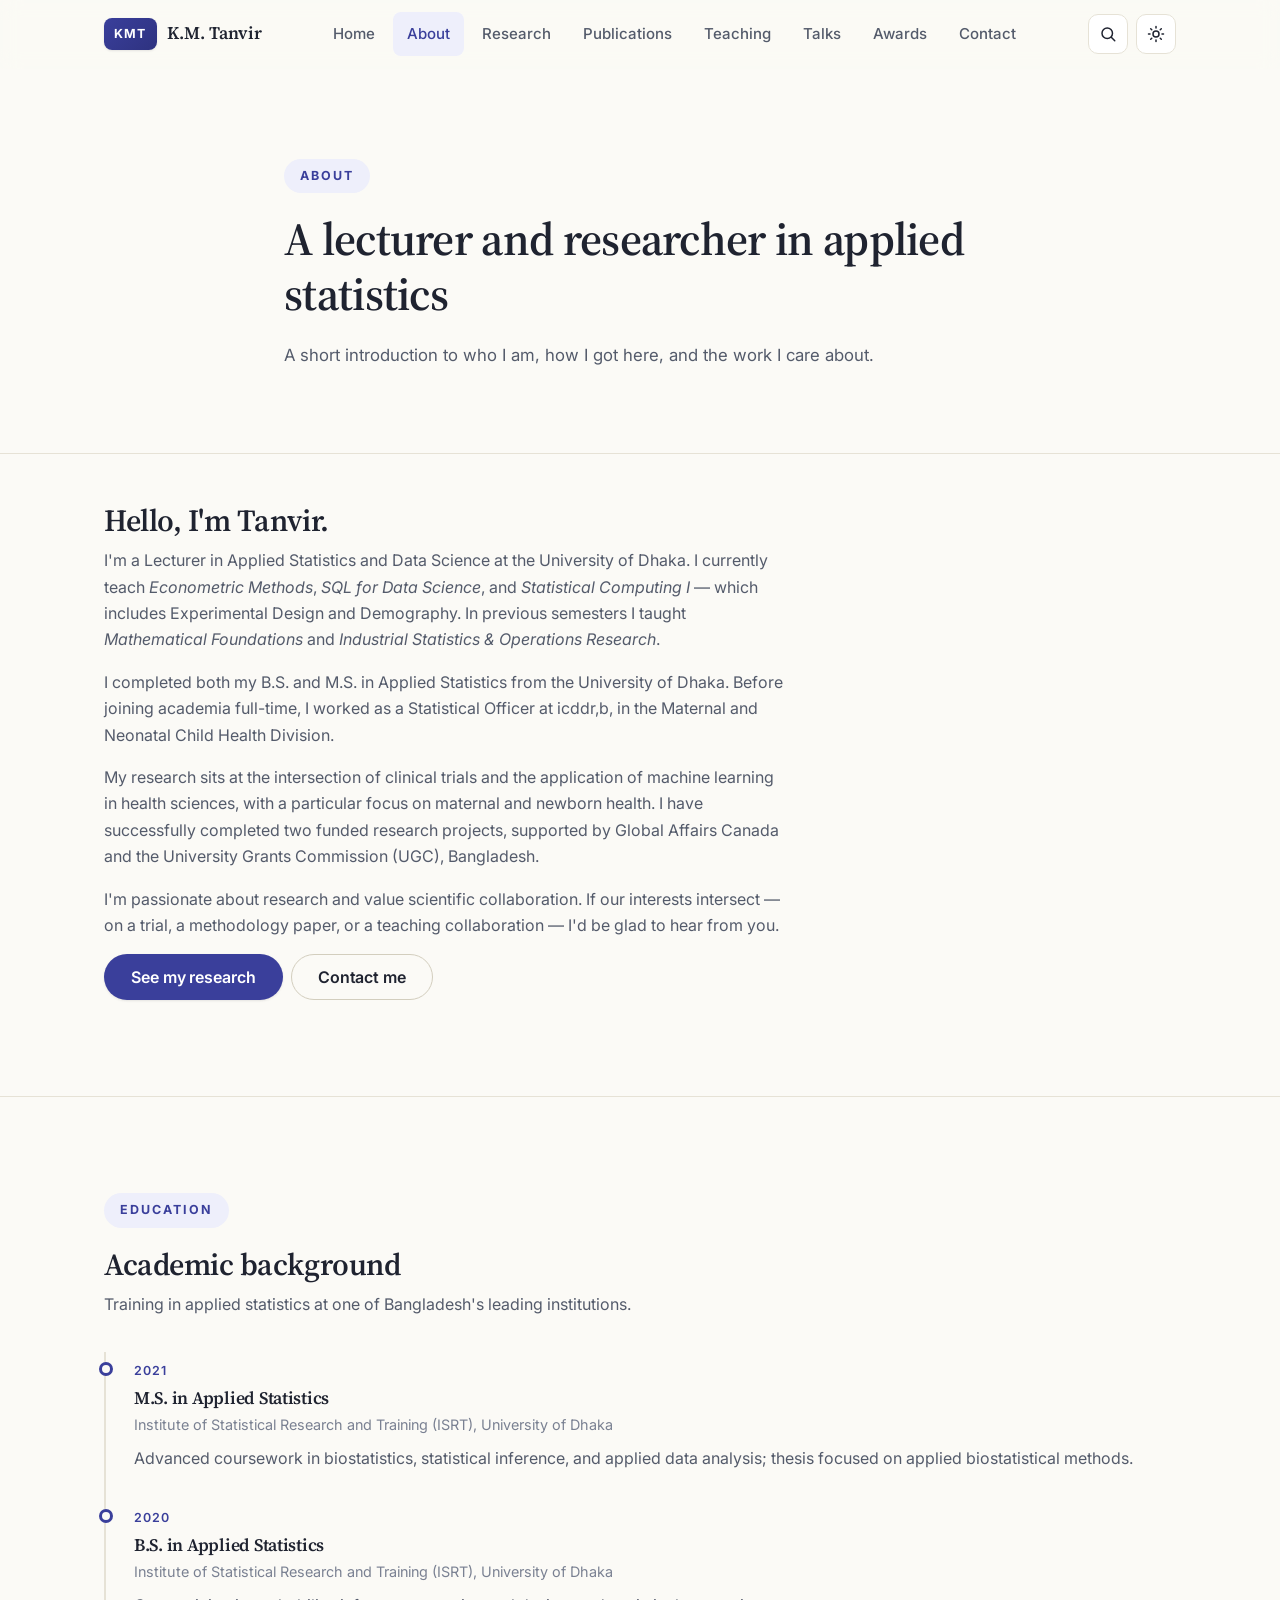
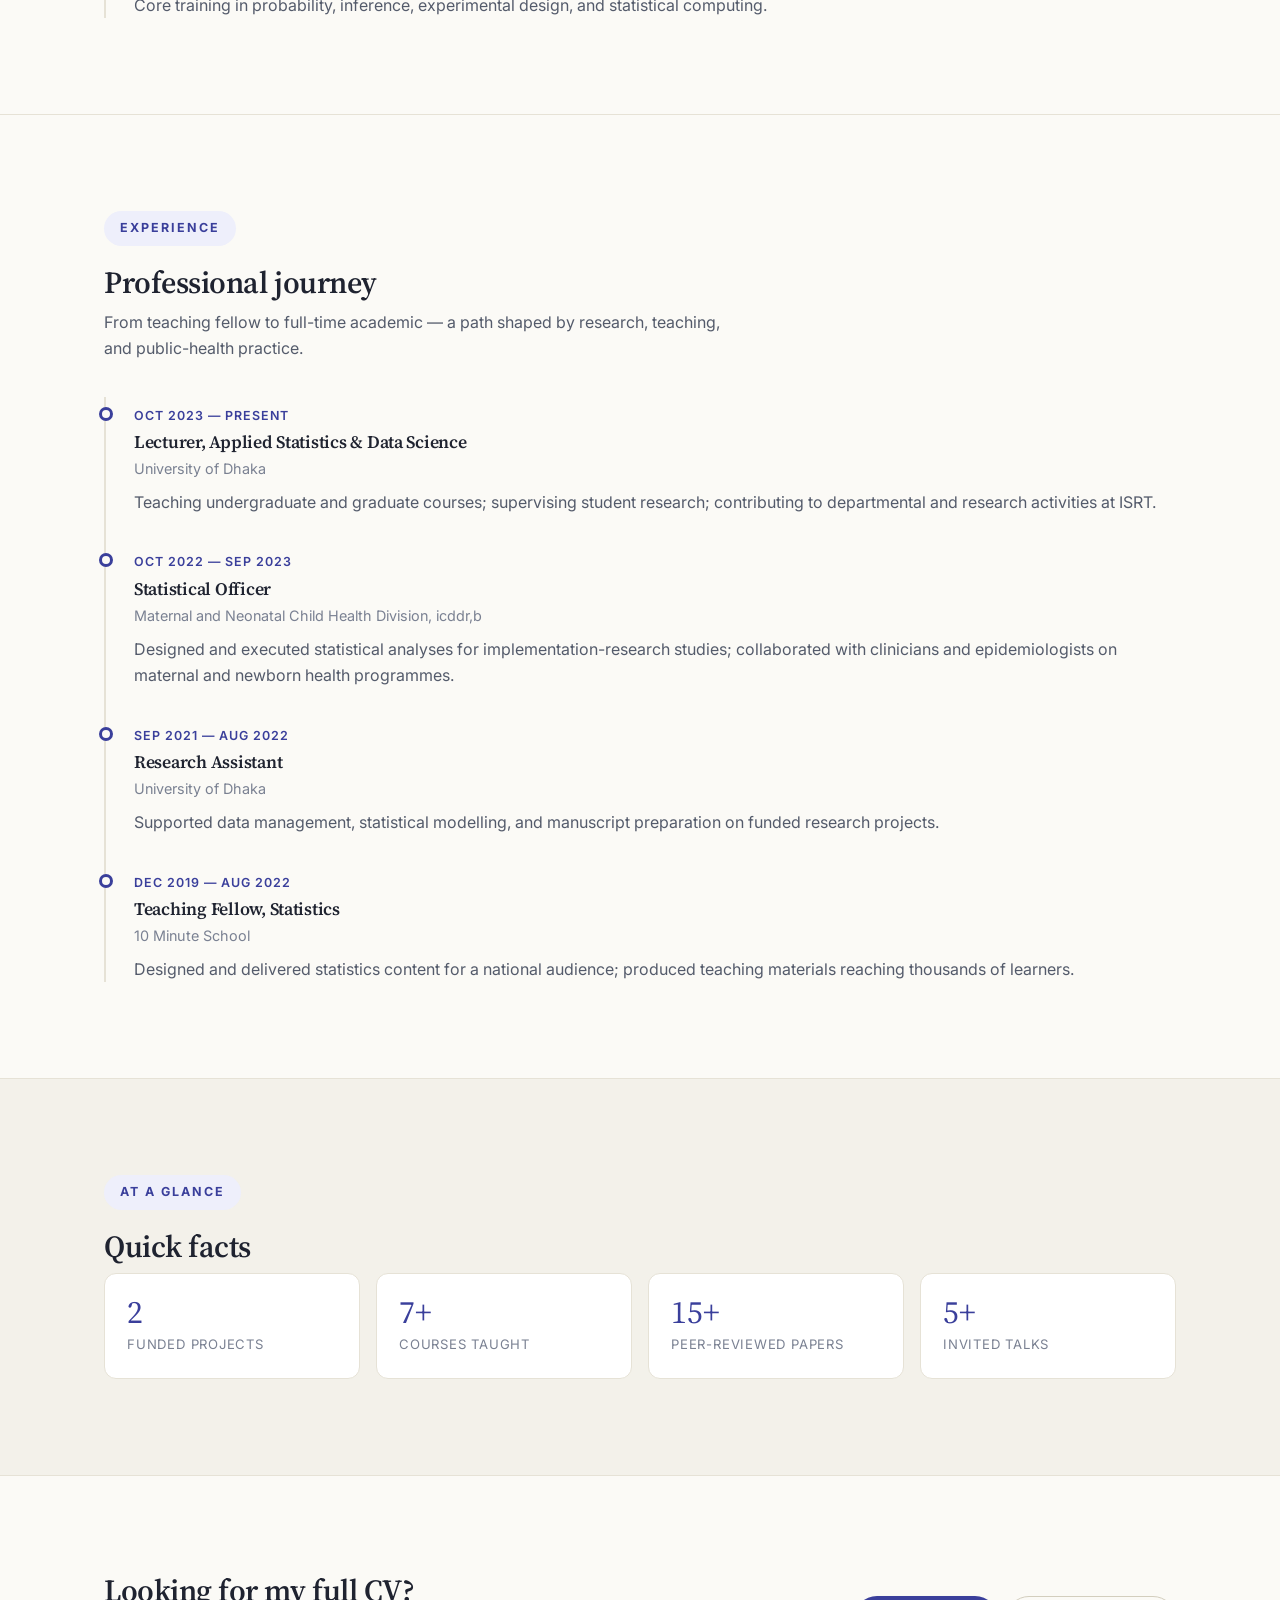
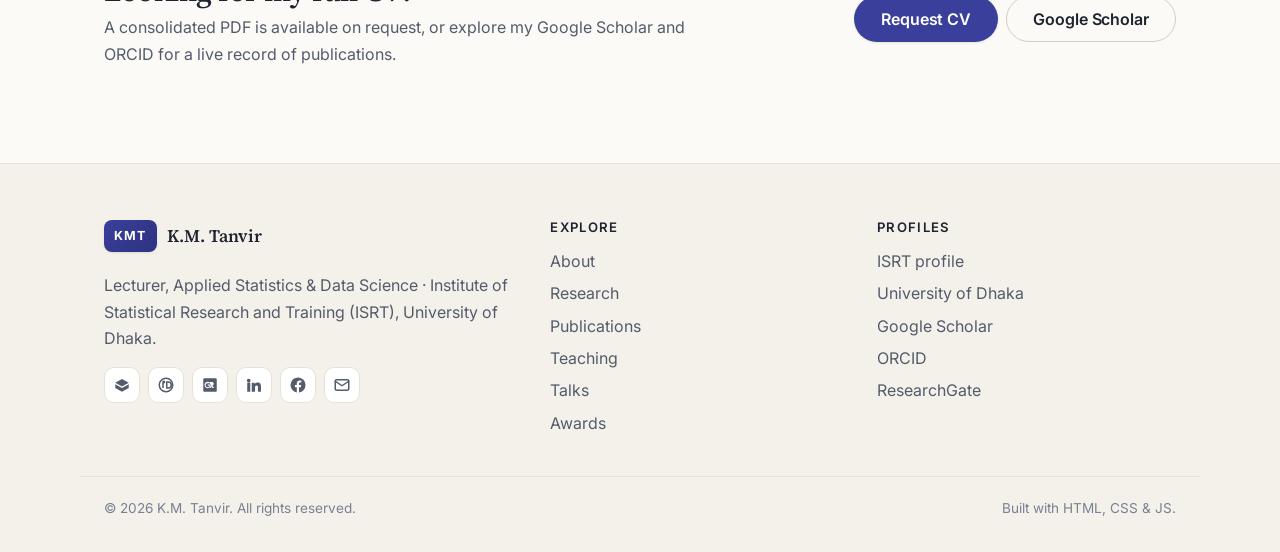
==== about.html @ 2a3a6330 "Initiate" ====
<!doctype html>
<html lang="en">
<head>
  <meta charset="utf-8">
  <meta name="viewport" content="width=device-width, initial-scale=1">
  <title>About — K.M. Tanvir</title>
  <meta name="description" content="About K.M. Tanvir — Lecturer in Applied Statistics & Data Science at the University of Dhaka. Education, experience, and academic trajectory.">
  <link rel="icon" type="image/svg+xml" href="assets/favicon.svg">
  <link rel="preconnect" href="https://fonts.googleapis.com">
  <link rel="preconnect" href="https://fonts.gstatic.com" crossorigin>
  <link href="https://fonts.googleapis.com/css2?family=Inter:wght@400;500;600;700&family=Source+Serif+4:opsz,wght@8..60,400;8..60,500;8..60,600;8..60,700&family=JetBrains+Mono:wght@400;500&display=swap" rel="stylesheet">
  <link rel="stylesheet" href="css/styles.css">
</head>
<body>
  <!-- Navbar -->
  <header class="nav">
    <div class="container nav-inner">
      <a href="index.html" class="brand" aria-label="K.M. Tanvir — Home">
        <span class="brand-mark">KMT</span>
        <span>K.M. Tanvir</span>
      </a>
      <nav aria-label="Primary">
        <ul class="nav-links">
          <li><a href="index.html">Home</a></li>
          <li><a href="about.html">About</a></li>
          <li><a href="research.html">Research</a></li>
          <li><a href="publications.html">Publications</a></li>
          <li><a href="teaching.html">Teaching</a></li>
          <li><a href="talks.html">Talks</a></li>
          <li><a href="awards.html">Awards</a></li>
          <li><a href="contact.html">Contact</a></li>
        </ul>
      </nav>
      <div class="nav-tools">
        <button class="icon-btn" data-search-open aria-label="Search" title="Search (Ctrl/Cmd + K)">
          <svg viewBox="0 0 24 24" fill="none" stroke="currentColor" stroke-width="2" stroke-linecap="round" stroke-linejoin="round"><circle cx="11" cy="11" r="7"/><path d="M21 21l-4.3-4.3"/></svg>
        </button>
        <button class="icon-btn" data-theme-toggle aria-label="Toggle dark mode" aria-pressed="false" title="Toggle theme">
          <svg class="sun" viewBox="0 0 24 24" fill="none" stroke="currentColor" stroke-width="2" stroke-linecap="round" stroke-linejoin="round"><circle cx="12" cy="12" r="4"/><path d="M12 2v2M12 20v2M4.93 4.93l1.41 1.41M17.66 17.66l1.41 1.41M2 12h2M20 12h2M4.93 19.07l1.41-1.41M17.66 6.34l1.41-1.41"/></svg>
          <svg class="moon" viewBox="0 0 24 24" fill="none" stroke="currentColor" stroke-width="2" stroke-linecap="round" stroke-linejoin="round" style="display:none"><path d="M21 12.79A9 9 0 1 1 11.21 3 7 7 0 0 0 21 12.79z"/></svg>
        </button>
        <button class="icon-btn menu-btn" data-drawer-open aria-label="Open menu">
          <svg viewBox="0 0 24 24" fill="none" stroke="currentColor" stroke-width="2" stroke-linecap="round"><path d="M3 6h18M3 12h18M3 18h18"/></svg>
        </button>
      </div>
    </div>
  </header>

  <!-- Search overlay -->
  <div class="search-overlay" role="dialog" aria-label="Search" aria-modal="true">
    <div class="search-panel">
      <div class="search-input-row">
        <svg viewBox="0 0 24 24" fill="none" stroke="currentColor" stroke-width="2" stroke-linecap="round" stroke-linejoin="round"><circle cx="11" cy="11" r="7"/><path d="M21 21l-4.3-4.3"/></svg>
        <input class="search-input" type="text" placeholder="Search pages, research, publications" aria-label="Search">
        <button class="search-close" data-search-close type="button">Esc</button>
      </div>
      <div class="search-results"></div>
    </div>
  </div>

  <!-- Mobile Drawer -->
  <div class="drawer" aria-hidden="true">
    <div class="drawer-top">
      <span class="brand"><span class="brand-mark">KMT</span> K.M. Tanvir</span>
      <button class="icon-btn" data-drawer-close aria-label="Close menu">
        <svg viewBox="0 0 24 24" fill="none" stroke="currentColor" stroke-width="2" stroke-linecap="round"><path d="M6 6l12 12M18 6L6 18"/></svg>
      </button>
    </div>
    <nav aria-label="Mobile">
      <ul>
        <li><a href="index.html">Home</a></li>
        <li><a href="about.html">About</a></li>
        <li><a href="research.html">Research</a></li>
        <li><a href="publications.html">Publications</a></li>
        <li><a href="teaching.html">Teaching</a></li>
        <li><a href="talks.html">Talks</a></li>
        <li><a href="awards.html">Awards</a></li>
        <li><a href="contact.html">Contact</a></li>
      </ul>
    </nav>
  </div>

  <!-- Page header -->
  <section class="hero" style="padding-top:clamp(56px,7vw,96px);padding-bottom:clamp(36px,5vw,56px)">
    <div class="container reveal" style="max-width:760px">
      <span class="eyebrow">About</span>
      <h1 class="hero-title" style="font-size:clamp(2rem,3.6vw,3rem)">A lecturer and researcher in applied statistics</h1>
      <p class="hero-lead">A short introduction to who I am, how I got here, and the work I care about.</p>
    </div>
  </section>

  <!-- Bio -->
  <section style="padding-top:clamp(24px,4vw,48px)">
    <div class="container" style="display:grid;grid-template-columns:1fr;gap:40px">
      <div class="reveal" style="max-width:68ch">
        <h2 class="section-title">Hello, I'm Tanvir.</h2>
        <p>
          I'm a <strong>Lecturer in Applied Statistics and Data Science at the University of Dhaka</strong>. I currently teach <em>Econometric Methods</em>, <em>SQL for Data Science</em>, and <em>Statistical Computing&nbsp;I</em> — which includes Experimental Design and Demography. In previous semesters I taught <em>Mathematical Foundations</em> and <em>Industrial Statistics &amp; Operations Research</em>.
        </p>
        <p>
          I completed both my <strong>B.S.</strong> and <strong>M.S. in Applied Statistics</strong> from the University of Dhaka. Before joining academia full-time, I worked as a <strong>Statistical Officer at icddr,b</strong>, in the Maternal and Neonatal Child Health Division.
        </p>
        <p>
          My research sits at the intersection of <strong>clinical trials</strong> and the <strong>application of machine learning in health sciences</strong>, with a particular focus on <strong>maternal and newborn health</strong>. I have successfully completed two funded research projects, supported by <strong>Global Affairs Canada</strong> and the <strong>University Grants Commission (UGC), Bangladesh</strong>.
        </p>
        <p>
          I'm passionate about research and value scientific collaboration. If our interests intersect — on a trial, a methodology paper, or a teaching collaboration — I'd be glad to hear from you.
        </p>
        <div class="flex gap-2 mt-2" style="flex-wrap:wrap">
          <a class="btn btn-primary" href="research.html">See my research</a>
          <a class="btn btn-outline" href="contact.html">Contact me</a>
        </div>
      </div>
    </div>
  </section>

  <!-- Education -->
  <section id="education">
    <div class="container">
      <div class="reveal">
        <span class="eyebrow">Education</span>
        <h2 class="section-title">Academic background</h2>
        <p class="section-lead">Training in applied statistics at one of Bangladesh's leading institutions.</p>
      </div>
      <div class="reveal">
        <ol class="timeline" style="list-style:none;padding-left:28px;margin:0">
          <li class="timeline-item">
            <span class="when">2021</span>
            <h3>M.S. in Applied Statistics</h3>
            <p class="where">Institute of Statistical Research and Training (ISRT), University of Dhaka</p>
            <p>Advanced coursework in biostatistics, statistical inference, and applied data analysis; thesis focused on applied biostatistical methods.</p>
          </li>
          <li class="timeline-item">
            <span class="when">2020</span>
            <h3>B.S. in Applied Statistics</h3>
            <p class="where">Institute of Statistical Research and Training (ISRT), University of Dhaka</p>
            <p>Core training in probability, inference, experimental design, and statistical computing.</p>
          </li>
        </ol>
      </div>
    </div>
  </section>

  <!-- Experience -->
  <section id="experience">
    <div class="container">
      <div class="reveal">
        <span class="eyebrow">Experience</span>
        <h2 class="section-title">Professional journey</h2>
        <p class="section-lead">From teaching fellow to full-time academic — a path shaped by research, teaching, and public-health practice.</p>
      </div>
      <div class="reveal">
        <ol class="timeline" style="list-style:none;padding-left:28px;margin:0">
          <li class="timeline-item">
            <span class="when">Oct 2023 — Present</span>
            <h3>Lecturer, Applied Statistics &amp; Data Science</h3>
            <p class="where">University of Dhaka</p>
            <p>Teaching undergraduate and graduate courses; supervising student research; contributing to departmental and research activities at ISRT.</p>
          </li>
          <li class="timeline-item">
            <span class="when">Oct 2022 — Sep 2023</span>
            <h3>Statistical Officer</h3>
            <p class="where">Maternal and Neonatal Child Health Division, icddr,b</p>
            <p>Designed and executed statistical analyses for implementation-research studies; collaborated with clinicians and epidemiologists on maternal and newborn health programmes.</p>
          </li>
          <li class="timeline-item">
            <span class="when">Sep 2021 — Aug 2022</span>
            <h3>Research Assistant</h3>
            <p class="where">University of Dhaka</p>
            <p>Supported data management, statistical modelling, and manuscript preparation on funded research projects.</p>
          </li>
          <li class="timeline-item">
            <span class="when">Dec 2019 — Aug 2022</span>
            <h3>Teaching Fellow, Statistics</h3>
            <p class="where">10 Minute School</p>
            <p>Designed and delivered statistics content for a national audience; produced teaching materials reaching thousands of learners.</p>
          </li>
        </ol>
      </div>
    </div>
  </section>

  <!-- Quick facts -->
  <section id="facts" style="background:var(--bg-muted);border-top:1px solid var(--border)">
    <div class="container">
      <div class="reveal">
        <span class="eyebrow">At a glance</span>
        <h2 class="section-title">Quick facts</h2>
      </div>
      <div class="stats">
        <div class="stat reveal"><div class="num">2</div><div class="lbl">Funded projects</div></div>
        <div class="stat reveal"><div class="num">7+</div><div class="lbl">Courses taught</div></div>
        <div class="stat reveal"><div class="num">15+</div><div class="lbl">Peer-reviewed papers</div></div>
        <div class="stat reveal"><div class="num">5+</div><div class="lbl">Invited talks</div></div>
      </div>
    </div>
  </section>

  <!-- CTA -->
  <section id="cta">
    <div class="container reveal" style="display:flex;justify-content:space-between;gap:24px;align-items:center;flex-wrap:wrap;">
      <div>
        <h2 style="margin-bottom:6px">Looking for my full CV?</h2>
        <p style="margin:0;color:var(--text-muted);max-width:60ch">A consolidated PDF is available on request, or explore my Google Scholar and ORCID for a live record of publications.</p>
      </div>
      <div class="flex gap-2" style="flex-wrap:wrap">
        <a class="btn btn-primary" href="contact.html">Request CV</a>
        <a class="btn btn-outline" href="https://scholar.google.com/citations?user=BQIZmwIAAAAJ&hl=en" target="_blank" rel="noopener">Google Scholar</a>
      </div>
    </div>
  </section>

  <!-- Footer -->
  <footer class="footer">
    <div class="container footer-inner">
      <div>
        <span class="brand" style="margin-bottom:10px"><span class="brand-mark">KMT</span> K.M. Tanvir</span>
        <p style="max-width:48ch;margin-top:10px">Lecturer, Applied Statistics &amp; Data Science · Institute of Statistical Research and Training (ISRT), University of Dhaka.</p>
        <div class="social-row" aria-label="Social links">
          <a href="https://scholar.google.com/citations?user=BQIZmwIAAAAJ&hl=en" target="_blank" rel="noopener" aria-label="Google Scholar"><svg viewBox="0 0 24 24" fill="currentColor"><path d="M12 14l9-5-9-5-9 5 9 5zm0 2L3 11v5l9 5 9-5v-5l-9 5z"/></svg></a>
          <a href="https://orcid.org/0000-0002-6106-2905" target="_blank" rel="noopener" aria-label="ORCID"><svg viewBox="0 0 24 24" fill="none" stroke="currentColor" stroke-width="2"><circle cx="12" cy="12" r="9"/><path d="M8 8v8M8 8a1 1 0 1 0 0-.001M13 8h2a4 4 0 0 1 0 8h-2V8z"/></svg></a>
          <a href="https://www.researchgate.net/profile/Km-Tanvir" target="_blank" rel="noopener" aria-label="ResearchGate"><svg viewBox="0 0 24 24" fill="currentColor"><path d="M19.6 3H4.4A1.4 1.4 0 0 0 3 4.4v15.2A1.4 1.4 0 0 0 4.4 21h15.2a1.4 1.4 0 0 0 1.4-1.4V4.4A1.4 1.4 0 0 0 19.6 3zM9 16.2c-2.4 0-4.3-1.9-4.3-4.2S6.6 7.8 9 7.8c1.2 0 2.2.4 3 1.1l-1.2 1.2a2.7 2.7 0 0 0-1.8-.6c-1.6 0-2.8 1.2-2.8 2.7s1.2 2.7 2.8 2.7c1.4 0 2.3-.8 2.5-1.9H9v-1.6h4a5 5 0 0 1-4 4.8zM17.3 16h-1.9l-1.5-2.2h-.3V16h-1.7V8.1h2.5c1.7 0 2.6.8 2.6 2.2 0 1-.6 1.8-1.6 2l1.9 3.7z"/></svg></a>
          <a href="https://www.linkedin.com/in/k-m-tanvir-16aa88148/" target="_blank" rel="noopener" aria-label="LinkedIn"><svg viewBox="0 0 24 24" fill="currentColor"><path d="M4.98 3.5a2.5 2.5 0 1 1 0 5 2.5 2.5 0 0 1 0-5zM3 9h4v12H3zM9 9h3.8v1.7h.1c.5-1 1.8-2 3.7-2 4 0 4.7 2.6 4.7 5.9V21h-4v-5.3c0-1.3 0-3-1.8-3s-2.1 1.4-2.1 2.9V21H9z"/></svg></a>
          <a href="https://www.facebook.com/tanvir067" target="_blank" rel="noopener" aria-label="Facebook"><svg viewBox="0 0 24 24" fill="currentColor"><path d="M22 12a10 10 0 1 0-11.6 9.9v-7H7.9V12h2.5V9.8c0-2.5 1.5-3.9 3.8-3.9 1.1 0 2.2.2 2.2.2v2.5h-1.3c-1.3 0-1.7.8-1.7 1.6V12h2.9l-.5 2.9h-2.4v7A10 10 0 0 0 22 12z"/></svg></a>
          <a href="mailto:kmtanvir@isrt.ac.bd" aria-label="Email"><svg viewBox="0 0 24 24" fill="none" stroke="currentColor" stroke-width="2" stroke-linecap="round" stroke-linejoin="round"><rect x="3" y="5" width="18" height="14" rx="2"/><path d="M3 7l9 6 9-6"/></svg></a>
        </div>
      </div>
      <div>
        <h4>Explore</h4>
        <ul>
          <li><a href="about.html">About</a></li>
          <li><a href="research.html">Research</a></li>
          <li><a href="publications.html">Publications</a></li>
          <li><a href="teaching.html">Teaching</a></li>
          <li><a href="talks.html">Talks</a></li>
          <li><a href="awards.html">Awards</a></li>
        </ul>
      </div>
      <div>
        <h4>Profiles</h4>
        <ul>
          <li><a href="https://isrt.ac.bd/people/tanvir/" target="_blank" rel="noopener">ISRT profile</a></li>
          <li><a href="https://www.du.ac.bd/faculty/faculty_details/ISR/63177" target="_blank" rel="noopener">University of Dhaka</a></li>
          <li><a href="https://scholar.google.com/citations?user=BQIZmwIAAAAJ&hl=en" target="_blank" rel="noopener">Google Scholar</a></li>
          <li><a href="https://orcid.org/0000-0002-6106-2905" target="_blank" rel="noopener">ORCID</a></li>
          <li><a href="https://www.researchgate.net/profile/Km-Tanvir" target="_blank" rel="noopener">ResearchGate</a></li>
        </ul>
      </div>
    </div>
    <div class="container footer-bottom">
      <span>© <span data-year>2026</span> K.M. Tanvir. All rights reserved.</span>
      <span>Built with HTML, CSS &amp; JS.</span>
    </div>
  </footer>

  <script src="js/main.js"></script>
</body>
</html>
---- css/styles.css ----
/* =========================================================
   K.M. Tanvir — Personal Academic Site
   Design tokens + base + components + page styles
   ========================================================= */

:root {
  /* Palette — Deep Indigo & Slate (light) */
  --bg:          #FBFAF6;
  --bg-elev:    #FFFFFF;
  --bg-muted:   #F3F1EA;
  --text:       #1F2330;
  --text-muted: #545B6B;
  --text-soft:  #7A8192;
  --border:     #E6E2D6;
  --border-strong: #D3CEBE;
  --primary:    #3A3F9B;
  --primary-600:#2E3280;
  --primary-50: #EEEFFB;
  --accent:     #B88A3A;   /* warm amber for subtle highlights */
  --success:    #2F7D5B;
  --shadow-sm:  0 1px 2px rgba(20, 22, 36, .04), 0 1px 3px rgba(20, 22, 36, .06);
  --shadow-md:  0 6px 18px rgba(20, 22, 36, .06), 0 2px 6px rgba(20, 22, 36, .04);
  --shadow-lg:  0 20px 50px rgba(20, 22, 36, .08);

  /* Type */
  --font-sans:  'Inter', -apple-system, BlinkMacSystemFont, 'Segoe UI', Roboto, Helvetica, Arial, sans-serif;
  --font-serif: 'Source Serif 4', 'Source Serif Pro', Georgia, 'Times New Roman', serif;

  /* Spacing / radius */
  --radius-sm: 8px;
  --radius:    12px;
  --radius-lg: 20px;
  --container: 1120px;

  /* Motion */
  --ease: cubic-bezier(.2,.7,.2,1);
}

[data-theme="dark"] {
  --bg:          #0F1220;
  --bg-elev:    #161A2E;
  --bg-muted:   #1B2038;
  --text:       #E7E9F2;
  --text-muted: #A9AFC2;
  --text-soft:  #7B8295;
  --border:     #262C48;
  --border-strong: #343B5C;
  --primary:    #8B90FF;
  --primary-600:#A5A8FF;
  --primary-50: #1D2143;
  --accent:     #E3B15A;
  --shadow-sm:  0 1px 2px rgba(0,0,0,.4), 0 1px 3px rgba(0,0,0,.5);
  --shadow-md:  0 6px 18px rgba(0,0,0,.45), 0 2px 6px rgba(0,0,0,.35);
  --shadow-lg:  0 20px 50px rgba(0,0,0,.55);
}

/* =========================================================
   Reset / base
   ========================================================= */

*, *::before, *::after { box-sizing: border-box; }
html { scroll-behavior: smooth; -webkit-text-size-adjust: 100%; }
body {
  margin: 0;
  font-family: var(--font-sans);
  font-size: 16px;
  line-height: 1.65;
  color: var(--text);
  background: var(--bg);
  -webkit-font-smoothing: antialiased;
  -moz-osx-font-smoothing: grayscale;
  transition: background-color .3s var(--ease), color .3s var(--ease);
}

img { max-width: 100%; display: block; }
a { color: var(--primary); text-decoration: none; transition: color .2s var(--ease); }
a:hover { color: var(--primary-600); }
:focus-visible { outline: 2px solid var(--primary); outline-offset: 3px; border-radius: 4px; }

h1, h2, h3, h4 {
  font-family: var(--font-serif);
  color: var(--text);
  letter-spacing: -0.015em;
  line-height: 1.2;
  margin: 0 0 .5em;
}
h1 { font-size: clamp(2.2rem, 4.2vw, 3.2rem); font-weight: 600; }
h2 { font-size: clamp(1.6rem, 2.4vw, 2rem); font-weight: 600; }
h3 { font-size: 1.15rem; font-weight: 600; }
h4 { font-weight: 600; }
p  { margin: 0 0 1rem; color: var(--text-muted); }

/* Keep body text clean — no mid-paragraph bolding */
strong, b { font-weight: 400; color: inherit; }

small { color: var(--text-soft); }

/* =========================================================
   Layout helpers
   ========================================================= */

.container { max-width: var(--container); padding: 0 24px; margin: 0 auto; }

section { padding: clamp(56px, 8vw, 96px) 0; }
section + section { border-top: 1px solid var(--border); }

.eyebrow {
  display: inline-block;
  font-family: var(--font-sans);
  font-size: .78rem;
  font-weight: 700;
  letter-spacing: .16em;
  text-transform: uppercase;
  color: var(--primary);
  background: var(--primary-50);
  padding: 7px 16px;
  border-radius: 999px;
  margin-bottom: 18px;
}

.section-title { margin-bottom: 8px; }
.section-lead  { color: var(--text-muted); max-width: 64ch; margin-bottom: 2.2rem; }

.grid { display: grid; gap: 24px; }
.grid.cols-2 { grid-template-columns: 1fr; }
.grid.cols-3 { grid-template-columns: 1fr; }
@media (min-width: 720px) {
  .grid.cols-2 { grid-template-columns: repeat(2, 1fr); }
}
@media (min-width: 960px) {
  .grid.cols-3 { grid-template-columns: repeat(3, 1fr); }
}

/* =========================================================
   Navbar
   ========================================================= */

.nav {
  position: sticky; top: 0; z-index: 40;
  background: color-mix(in srgb, var(--bg) 82%, transparent);
  backdrop-filter: saturate(140%) blur(10px);
  -webkit-backdrop-filter: saturate(140%) blur(10px);
  border-bottom: 1px solid transparent;
  transition: border-color .3s var(--ease), background-color .3s var(--ease);
}
.nav.scrolled { border-bottom-color: var(--border); }
.nav-inner {
  display: flex; align-items: center; justify-content: space-between;
  height: 68px;
}
.brand {
  display: inline-flex; align-items: center; gap: 10px;
  font-family: var(--font-serif); font-size: 1.1rem; font-weight: 600;
  color: var(--text);
}
.brand:hover { color: var(--text); }
.brand-mark {
  min-width: 44px; height: 32px; padding: 0 10px; border-radius: 8px;
  display: inline-flex; align-items: center; justify-content: center;
  background: linear-gradient(135deg, var(--primary), var(--primary-600));
  color: #fff; font-family: var(--font-sans); font-weight: 700; font-size: .78rem;
  letter-spacing: .1em;
  box-shadow: var(--shadow-sm);
}
.nav-links {
  display: none; gap: 4px; align-items: center;
  list-style: none; padding: 0; margin: 0;
}
.nav-links a {
  display: inline-block;
  padding: 10px 14px;
  color: var(--text-muted);
  font-size: .94rem;
  font-weight: 500;
  border-radius: var(--radius-sm);
}
.nav-links a:hover { color: var(--text); background: var(--bg-muted); }
.nav-links a.active { color: var(--primary); background: var(--primary-50); }

.nav-tools { display: flex; align-items: center; gap: 8px; }
.icon-btn {
  width: 40px; height: 40px; border-radius: 10px;
  border: 1px solid var(--border);
  background: var(--bg-elev); color: var(--text);
  display: inline-flex; align-items: center; justify-content: center;
  cursor: pointer; transition: transform .2s var(--ease), background .2s var(--ease), border-color .2s var(--ease);
}
.icon-btn:hover { background: var(--bg-muted); border-color: var(--border-strong); }
.icon-btn:active { transform: scale(.96); }
.icon-btn svg { width: 18px; height: 18px; }

.menu-btn { display: inline-flex; }
@media (min-width: 880px) {
  .nav-links { display: flex; }
  .menu-btn { display: none; }
}

/* Mobile drawer */
.drawer {
  position: fixed; inset: 0; z-index: 60;
  background: color-mix(in srgb, var(--bg) 96%, transparent);
  padding: 24px;
  transform: translateY(-100%);
  transition: transform .35s var(--ease);
  display: flex; flex-direction: column;
}
.drawer.open { transform: translateY(0); }
.drawer-top { display: flex; justify-content: space-between; align-items: center; margin-bottom: 32px; }
.drawer nav ul { list-style: none; padding: 0; margin: 0; display: flex; flex-direction: column; gap: 4px; }
.drawer nav a {
  display: block; padding: 16px 8px;
  font-family: var(--font-serif); font-size: 1.6rem; color: var(--text);
  border-bottom: 1px solid var(--border);
}
.drawer nav a:hover { color: var(--primary); }

/* =========================================================
   Buttons
   ========================================================= */

.btn {
  display: inline-flex; align-items: center; gap: 10px;
  padding: 14px 26px;
  font: 600 1rem/1 var(--font-sans);
  border-radius: 999px;
  border: 1px solid transparent;
  cursor: pointer;
  transition: transform .2s var(--ease), background .2s var(--ease), border-color .2s var(--ease), color .2s var(--ease), box-shadow .2s var(--ease);
  white-space: nowrap;
  letter-spacing: -0.005em;
}
.btn svg { width: 18px; height: 18px; }
.btn-primary {
  background: var(--primary); color: #fff;
  box-shadow: var(--shadow-sm);
}
.btn-primary:hover { background: var(--primary-600); color: #fff; transform: translateY(-1px); box-shadow: var(--shadow-md); }
.btn-outline {
  background: transparent; color: var(--text);
  border-color: var(--border-strong);
}
.btn-outline:hover { background: var(--bg-muted); border-color: var(--text-muted); color: var(--text); }
.btn-ghost {
  background: transparent; color: var(--primary);
}
.btn-ghost:hover { background: var(--primary-50); color: var(--primary); }

/* =========================================================
   Hero
   ========================================================= */

.hero {
  padding-top: clamp(64px, 9vw, 112px);
  padding-bottom: clamp(64px, 9vw, 112px);
  position: relative;
}
.hero-inner {
  position: relative; z-index: 1;
  display: grid; grid-template-columns: 1fr; gap: 48px; align-items: center;
}
@media (min-width: 960px) {
  .hero-inner { grid-template-columns: 1.2fr .8fr; gap: 72px; }
}
.hero-title { margin: 0 0 10px; }
.hero-role {
  font-family: var(--font-sans);
  font-size: 1rem;
  color: var(--text-muted);
  margin: 0 0 6px;
  letter-spacing: -0.005em;
}
.hero-field {
  font-family: var(--font-sans);
  font-size: .82rem;
  letter-spacing: .12em;
  text-transform: uppercase;
  color: var(--text-soft);
  margin: 0 0 24px;
}
.hero-lead { font-size: 1.05rem; max-width: 54ch; margin: 20px 0 28px; color: var(--text-muted); }
.hero-ctas { display: flex; gap: 10px; flex-wrap: wrap; }

.hero-meta {
  display: flex; flex-wrap: wrap; gap: 14px 28px;
  margin-top: 32px; padding-top: 24px; border-top: 1px solid var(--border);
  color: var(--text-soft); font-size: .88rem;
}
.hero-meta strong { color: var(--text); font-weight: 600; }

/* Photo — clean, minimal, professional */
.profile-card {
  position: relative;
  max-width: 360px;
  margin-left: auto;
  margin-right: auto;
}
.profile-photo {
  width: 100%; aspect-ratio: 4/5;
  border-radius: var(--radius);
  overflow: hidden;
  background: transparent;
}
.profile-photo img { width: 100%; height: 100%; object-fit: cover; display: block; }

/* In dark mode, put a soft backdrop behind the ivory-cut-out portrait */
[data-theme="dark"] .profile-photo {
  background: var(--bg-elev);
  border: 1px solid var(--border);
}
.profile-photo .placeholder {
  width: 100%; height: 100%;
  display: flex; align-items: center; justify-content: center;
  font-family: var(--font-serif); font-size: 3.2rem; color: var(--text-soft);
}

/* =========================================================
   Cards
   ========================================================= */

.card {
  background: var(--bg-elev);
  border: 1px solid var(--border);
  border-radius: var(--radius);
  padding: 22px;
  transition: transform .25s var(--ease), box-shadow .25s var(--ease), border-color .25s var(--ease);
}
.card:hover { transform: translateY(-2px); box-shadow: var(--shadow-md); border-color: var(--border-strong); }
.card h3 { font-family: var(--font-serif); font-size: 1.15rem; font-weight: 600; margin-bottom: .3em; color: var(--text); }
.card p:last-child { margin-bottom: 0; }
.card .tag {
  display: inline-block; font-size: .72rem; font-weight: 700; letter-spacing: .1em; text-transform: uppercase;
  color: var(--primary); background: var(--primary-50); padding: 5px 12px; border-radius: 999px;
  margin-bottom: 12px;
}

/* Clickable publication card */
a.card {
  color: inherit; text-decoration: none; display: block;
}
a.card:hover h3 { color: var(--primary); }

/* Author name emphasis — only the author's own surname in author lists */
.me { color: var(--text); font-weight: 600; }

/* Journal name */
.journal { font-style: italic; color: var(--text-soft); font-size: .92rem; margin: 4px 0 0; }

/* Icon inside card */
.card-icon {
  width: 40px; height: 40px; border-radius: 10px;
  background: var(--primary-50); color: var(--primary);
  display: inline-flex; align-items: center; justify-content: center;
  margin-bottom: 14px;
}
.card-icon svg { width: 20px; height: 20px; }

/* =========================================================
   Timeline
   ========================================================= */

.timeline { position: relative; padding-left: 28px; border-left: 2px solid var(--border); }
.timeline-item { position: relative; padding: 4px 0 28px; }
.timeline-item:last-child { padding-bottom: 0; }
.timeline-item::before {
  content: ""; position: absolute; left: -35px; top: 10px;
  width: 14px; height: 14px; border-radius: 50%;
  background: var(--bg); border: 3px solid var(--primary);
}
.timeline-item .when {
  display: inline-block; font-size: .78rem; font-weight: 600; letter-spacing: .08em; text-transform: uppercase;
  color: var(--primary); margin-bottom: 6px;
}
.timeline-item h3 { font-size: 1.1rem; margin-bottom: 4px; }
.timeline-item .where { color: var(--text-soft); font-size: .9rem; margin-bottom: 8px; }
.timeline-item p { margin: 0; }

/* =========================================================
   Publications list
   ========================================================= */

.pub-toolbar {
  display: flex; flex-wrap: wrap; gap: 10px; align-items: center;
  margin-bottom: 28px;
}
.pub-search {
  flex: 1; min-width: 220px;
  padding: 12px 16px; border-radius: 999px;
  border: 1px solid var(--border);
  background: var(--bg-elev); color: var(--text);
  font: 400 .95rem var(--font-sans);
}
.pub-search:focus { outline: none; border-color: var(--primary); box-shadow: 0 0 0 3px var(--primary-50); }

.chip-row { display: flex; gap: 8px; flex-wrap: wrap; }
.chip {
  padding: 8px 14px; border-radius: 999px;
  background: transparent; border: 1px solid var(--border);
  color: var(--text-muted); font-size: .85rem; font-weight: 500; cursor: pointer;
  transition: all .2s var(--ease);
}
.chip:hover { border-color: var(--text-muted); color: var(--text); }
.chip.active { background: var(--primary); border-color: var(--primary); color: #fff; }

.pub-year-group { margin-bottom: 36px; }
.pub-year-group h3 {
  font-family: var(--font-serif); font-size: 1.6rem;
  color: var(--primary); margin-bottom: 14px;
  padding-bottom: 8px; border-bottom: 1px solid var(--border);
}
.pub {
  display: grid; grid-template-columns: 1fr; gap: 6px;
  padding: 18px 0; border-bottom: 1px solid var(--border);
}
.pub:last-child { border-bottom: none; }
.pub-title { font-family: var(--font-serif); font-size: 1.08rem; color: var(--text); }
.pub-authors { color: var(--text-muted); font-size: .93rem; }
.pub-authors .me { color: var(--text); font-weight: 600; }
.pub-venue { color: var(--text-soft); font-size: .88rem; font-style: italic; }
.pub-actions { display: flex; gap: 8px; flex-wrap: wrap; margin-top: 6px; }
.pub-actions a {
  display: inline-flex; align-items: center; gap: 6px;
  font-size: .82rem; font-weight: 500;
  padding: 6px 12px; border: 1px solid var(--border); border-radius: 999px;
  color: var(--text-muted);
}
.pub-actions a:hover { color: var(--primary); border-color: var(--primary); background: var(--primary-50); }

/* =========================================================
   Teaching
   ========================================================= */

.course {
  background: var(--bg-elev);
  border: 1px solid var(--border);
  border-radius: var(--radius);
  padding: 26px;
  display: grid; gap: 12px;
  transition: transform .25s var(--ease), box-shadow .25s var(--ease);
}
.course:hover { transform: translateY(-2px); box-shadow: var(--shadow-md); }
.course-meta { display: flex; justify-content: space-between; align-items: center; gap: 12px; flex-wrap: wrap; }
.course-code { font-family: 'JetBrains Mono', 'SF Mono', Menlo, monospace; font-size: .82rem; color: var(--primary); }
.course-semester { font-size: .78rem; color: var(--text-soft); letter-spacing: .06em; text-transform: uppercase; }
.course h3 { font-size: 1.25rem; margin: 0; }
.course p { margin: 0; font-size: .95rem; }
.course-footer {
  margin-top: 8px; display: flex; gap: 10px; flex-wrap: wrap;
}
.pill {
  font-size: .78rem; padding: 5px 10px; border-radius: 999px;
  background: var(--bg-muted); color: var(--text-muted);
}

/* =========================================================
   Awards
   ========================================================= */

.award {
  display: grid; grid-template-columns: 48px 1fr; gap: 18px;
  padding: 20px 0; border-bottom: 1px solid var(--border);
}
.award:last-child { border-bottom: none; }
.award-medal {
  width: 48px; height: 48px; border-radius: 50%;
  background: linear-gradient(135deg, var(--accent), #D4B067);
  color: #fff; display: inline-flex; align-items: center; justify-content: center;
  font-family: var(--font-serif); font-weight: 600; font-size: 1.2rem;
  box-shadow: var(--shadow-sm);
}
.award-body h3 { font-size: 1.08rem; margin-bottom: 4px; }
.award-body .year { color: var(--text-soft); font-size: .85rem; letter-spacing: .06em; text-transform: uppercase; margin-bottom: 8px; display: inline-block; }
.award-body p { margin: 0; }

/* =========================================================
   Contact
   ========================================================= */

.contact-grid {
  display: grid; grid-template-columns: 1fr; gap: 28px;
}
@media (min-width: 880px) { .contact-grid { grid-template-columns: 1fr 1.2fr; } }
.contact-card {
  background: var(--bg-elev); border: 1px solid var(--border);
  border-radius: var(--radius); padding: 28px;
}
.contact-card h3 { font-size: 1.1rem; margin-bottom: 6px; }
.contact-card .channel {
  display: flex; align-items: center; gap: 12px;
  padding: 12px 0; border-top: 1px solid var(--border);
  color: var(--text);
}
.contact-card .channel:first-of-type { border-top: none; }
.contact-card .channel .label { font-size: .78rem; color: var(--text-soft); letter-spacing: .08em; text-transform: uppercase; display: block; margin-bottom: 2px; }
.contact-card .channel .value { font-size: .95rem; color: var(--text); }
.contact-card .channel a { color: var(--text); }
.contact-card .channel a:hover { color: var(--primary); }
.contact-card .channel-icon {
  width: 36px; height: 36px; border-radius: 10px;
  background: var(--primary-50); color: var(--primary);
  display: inline-flex; align-items: center; justify-content: center;
}
.contact-card .channel-icon svg { width: 18px; height: 18px; }

.form-field { display: flex; flex-direction: column; gap: 6px; margin-bottom: 16px; }
.form-field label { font-size: .85rem; color: var(--text-muted); font-weight: 500; }
.form-field input, .form-field textarea {
  padding: 12px 14px; border-radius: var(--radius-sm);
  border: 1px solid var(--border); background: var(--bg);
  color: var(--text); font: 400 .95rem var(--font-sans);
  transition: border .2s var(--ease), box-shadow .2s var(--ease);
}
.form-field input:focus, .form-field textarea:focus {
  outline: none; border-color: var(--primary); box-shadow: 0 0 0 3px var(--primary-50);
}

/* =========================================================
   Stats
   ========================================================= */

.stats { display: grid; grid-template-columns: repeat(2, 1fr); gap: 16px; }
@media (min-width: 720px) { .stats { grid-template-columns: repeat(4, 1fr); } }
.stat {
  background: var(--bg-elev); border: 1px solid var(--border);
  border-radius: var(--radius); padding: 22px; text-align: left;
}
.stat .num { font-family: var(--font-serif); font-size: 2rem; color: var(--primary); line-height: 1; }
.stat .lbl { font-size: .82rem; color: var(--text-soft); margin-top: 6px; letter-spacing: .06em; text-transform: uppercase; }

/* =========================================================
   Footer
   ========================================================= */

.footer {
  padding: 56px 0 32px;
  border-top: 1px solid var(--border);
  background: var(--bg-muted);
  color: var(--text-muted);
}
.footer-inner {
  display: grid; gap: 28px; grid-template-columns: 1fr;
}
@media (min-width: 720px) {
  .footer-inner { grid-template-columns: 1.4fr 1fr 1fr; }
}
.footer h4 { font-family: var(--font-sans); font-size: .82rem; text-transform: uppercase; letter-spacing: .1em; color: var(--text); margin-bottom: 12px; }
.footer ul { list-style: none; padding: 0; margin: 0; display: flex; flex-direction: column; gap: 6px; }
.footer a { color: var(--text-muted); }
.footer a:hover { color: var(--primary); }
.footer-bottom {
  margin-top: 40px; padding-top: 20px; border-top: 1px solid var(--border);
  display: flex; flex-wrap: wrap; gap: 10px; justify-content: space-between; align-items: center;
  color: var(--text-soft); font-size: .85rem;
}
.social-row { display: flex; gap: 8px; }
.social-row a {
  width: 36px; height: 36px; border-radius: 10px;
  display: inline-flex; align-items: center; justify-content: center;
  background: var(--bg-elev); border: 1px solid var(--border);
  color: var(--text-muted);
  transition: all .2s var(--ease);
}
.social-row a:hover { color: var(--primary); border-color: var(--primary); background: var(--primary-50); }
.social-row svg { width: 18px; height: 18px; }

/* =========================================================
   Search overlay
   ========================================================= */

.search-overlay {
  position: fixed; inset: 0; z-index: 80;
  background: color-mix(in srgb, var(--bg) 70%, transparent);
  backdrop-filter: blur(10px);
  -webkit-backdrop-filter: blur(10px);
  opacity: 0; pointer-events: none;
  transition: opacity .2s var(--ease);
  display: flex; align-items: flex-start; justify-content: center;
  padding-top: clamp(80px, 12vh, 140px);
}
.search-overlay.open { opacity: 1; pointer-events: auto; }
.search-panel {
  width: min(640px, 92vw);
  background: var(--bg-elev);
  border: 1px solid var(--border);
  border-radius: var(--radius-lg);
  box-shadow: var(--shadow-lg);
  overflow: hidden;
  transform: translateY(-8px);
  transition: transform .25s var(--ease);
}
.search-overlay.open .search-panel { transform: translateY(0); }
.search-input-row {
  display: flex; align-items: center; gap: 12px;
  padding: 16px 20px; border-bottom: 1px solid var(--border);
}
.search-input-row svg { width: 20px; height: 20px; color: var(--text-soft); flex-shrink: 0; }
.search-input {
  flex: 1; border: none; background: transparent; outline: none;
  font: 400 1.05rem var(--font-sans); color: var(--text);
  padding: 4px 0;
}
.search-input::placeholder { color: var(--text-soft); }
.search-close {
  display: inline-flex; align-items: center; gap: 6px;
  padding: 4px 10px; border-radius: 6px;
  background: var(--bg-muted); border: 1px solid var(--border);
  color: var(--text-soft); font-size: .75rem; font-weight: 500; font-family: var(--font-sans);
  cursor: pointer;
}
.search-close:hover { color: var(--text); }
.search-results {
  max-height: 50vh; overflow-y: auto;
  padding: 10px 0;
}
.search-result {
  display: block; padding: 12px 20px;
  text-decoration: none; color: var(--text);
  border-left: 2px solid transparent;
  transition: background .15s var(--ease), border-color .15s var(--ease);
}
.search-result:hover { background: var(--primary-50); border-left-color: var(--primary); color: var(--text); }
.search-result .sr-title { font-family: var(--font-serif); font-weight: 600; font-size: 1rem; color: var(--text); }
.search-result .sr-meta { font-family: var(--font-sans); font-size: .78rem; color: var(--text-soft); letter-spacing: .06em; text-transform: uppercase; margin-top: 2px; }
.search-empty { padding: 20px; color: var(--text-soft); font-size: .92rem; text-align: center; }

/* =========================================================
   Reveal on scroll
   ========================================================= */

.reveal { opacity: 0; transform: translateY(18px); transition: opacity .7s var(--ease), transform .7s var(--ease); }
.reveal.is-visible { opacity: 1; transform: none; }
@media (prefers-reduced-motion: reduce) {
  .reveal, .reveal.is-visible { opacity: 1; transform: none; transition: none; }
  html { scroll-behavior: auto; }
}

/* =========================================================
   Utility
   ========================================================= */

.text-center { text-align: center; }
.mt-2 { margin-top: 16px; } .mt-4 { margin-top: 32px; } .mt-6 { margin-top: 48px; }
.mb-2 { margin-bottom: 16px; } .mb-4 { margin-bottom: 32px; }
.flex { display: flex; }
.items-center { align-items: center; }
.gap-2 { gap: 8px; } .gap-3 { gap: 12px; } .gap-4 { gap: 16px; }
.visually-hidden {
  position: absolute !important; height: 1px; width: 1px; overflow: hidden;
  clip: rect(1px, 1px, 1px, 1px); white-space: nowrap;
}
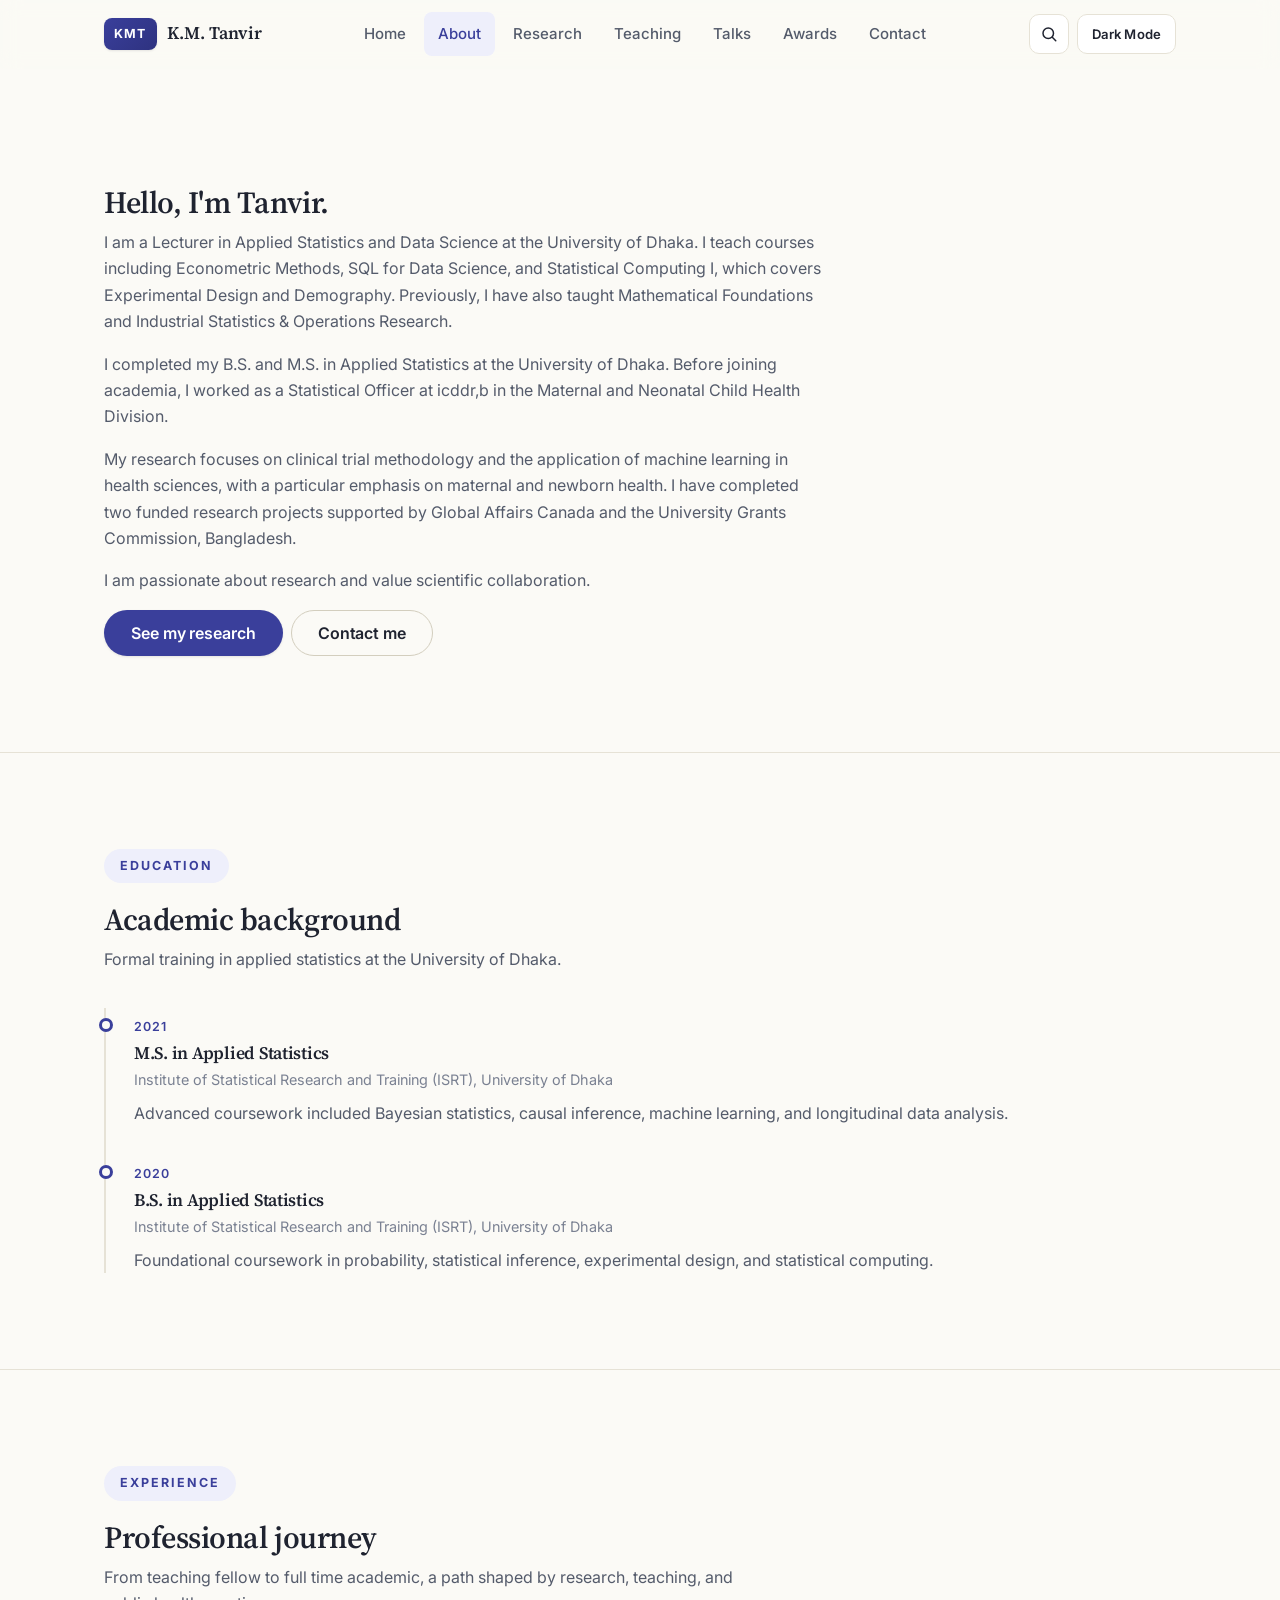
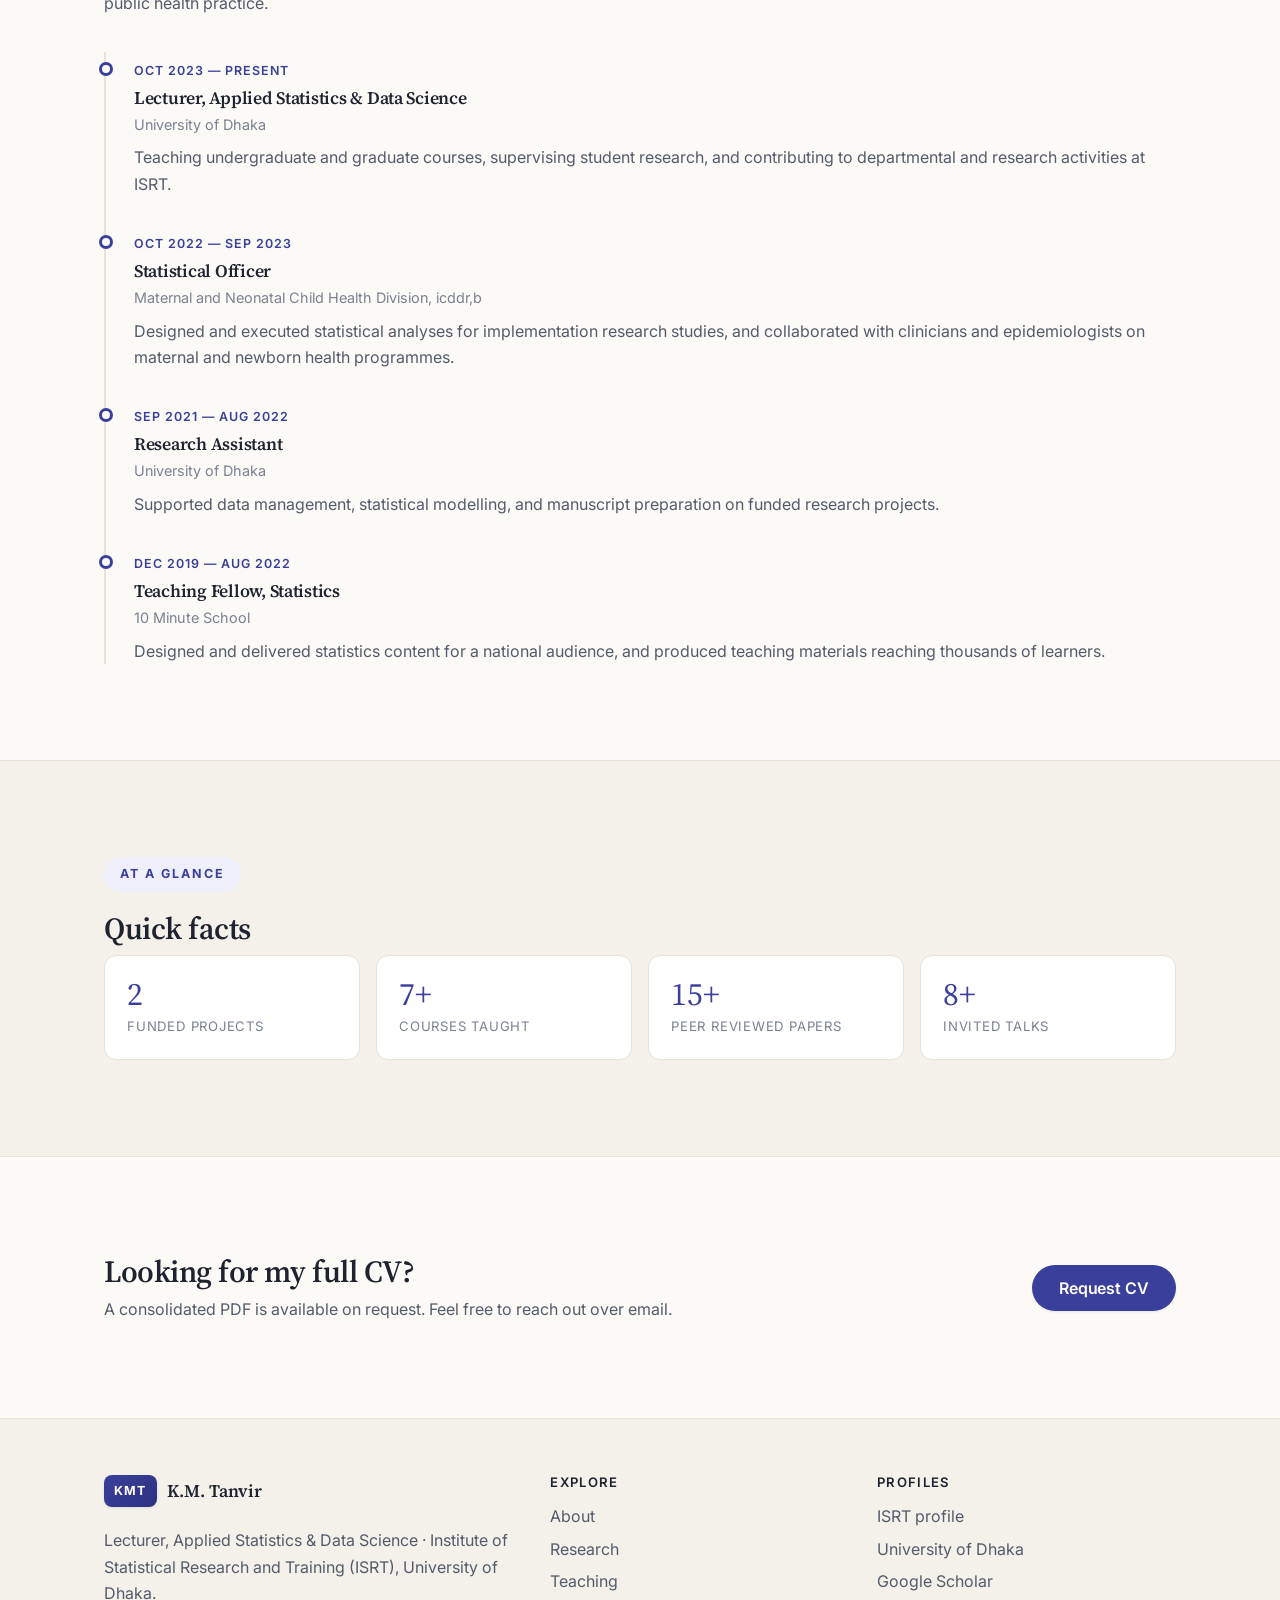
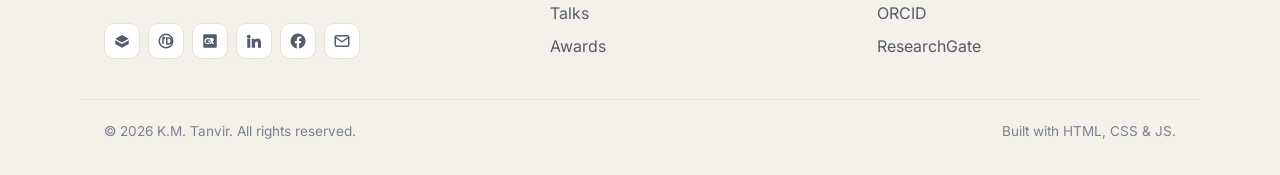
==== commit 2de1d87c: "Update 2" ====
--- a/about.html
+++ b/about.html
@@ -24,7 +24,6 @@
           <li><a href="index.html">Home</a></li>
           <li><a href="about.html">About</a></li>
           <li><a href="research.html">Research</a></li>
-          <li><a href="publications.html">Publications</a></li>
           <li><a href="teaching.html">Teaching</a></li>
           <li><a href="talks.html">Talks</a></li>
           <li><a href="awards.html">Awards</a></li>
@@ -35,9 +34,9 @@
         <button class="icon-btn" data-search-open aria-label="Search" title="Search (Ctrl/Cmd + K)">
           <svg viewBox="0 0 24 24" fill="none" stroke="currentColor" stroke-width="2" stroke-linecap="round" stroke-linejoin="round"><circle cx="11" cy="11" r="7"/><path d="M21 21l-4.3-4.3"/></svg>
         </button>
-        <button class="icon-btn" data-theme-toggle aria-label="Toggle dark mode" aria-pressed="false" title="Toggle theme">
-          <svg class="sun" viewBox="0 0 24 24" fill="none" stroke="currentColor" stroke-width="2" stroke-linecap="round" stroke-linejoin="round"><circle cx="12" cy="12" r="4"/><path d="M12 2v2M12 20v2M4.93 4.93l1.41 1.41M17.66 17.66l1.41 1.41M2 12h2M20 12h2M4.93 19.07l1.41-1.41M17.66 6.34l1.41-1.41"/></svg>
-          <svg class="moon" viewBox="0 0 24 24" fill="none" stroke="currentColor" stroke-width="2" stroke-linecap="round" stroke-linejoin="round" style="display:none"><path d="M21 12.79A9 9 0 1 1 11.21 3 7 7 0 0 0 21 12.79z"/></svg>
+        <button class="mode-toggle" data-theme-toggle aria-label="Toggle theme" aria-pressed="false" title="Toggle theme">
+          <span class="mode-label-dark">Dark Mode</span>
+          <span class="mode-label-light" style="display:none">Light Mode</span>
         </button>
         <button class="icon-btn menu-btn" data-drawer-open aria-label="Open menu">
           <svg viewBox="0 0 24 24" fill="none" stroke="currentColor" stroke-width="2" stroke-linecap="round"><path d="M3 6h18M3 12h18M3 18h18"/></svg>
@@ -71,7 +70,6 @@
         <li><a href="index.html">Home</a></li>
         <li><a href="about.html">About</a></li>
         <li><a href="research.html">Research</a></li>
-        <li><a href="publications.html">Publications</a></li>
         <li><a href="teaching.html">Teaching</a></li>
         <li><a href="talks.html">Talks</a></li>
         <li><a href="awards.html">Awards</a></li>
@@ -80,32 +78,15 @@
     </nav>
   </div>
 
-  <!-- Page header -->
-  <section class="hero" style="padding-top:clamp(56px,7vw,96px);padding-bottom:clamp(36px,5vw,56px)">
-    <div class="container reveal" style="max-width:760px">
-      <span class="eyebrow">About</span>
-      <h1 class="hero-title" style="font-size:clamp(2rem,3.6vw,3rem)">A lecturer and researcher in applied statistics</h1>
-      <p class="hero-lead">A short introduction to who I am, how I got here, and the work I care about.</p>
-    </div>
-  </section>
-
   <!-- Bio -->
-  <section style="padding-top:clamp(24px,4vw,48px)">
+  <section style="padding-top:clamp(72px,9vw,120px)">
     <div class="container" style="display:grid;grid-template-columns:1fr;gap:40px">
-      <div class="reveal" style="max-width:68ch">
+      <div class="reveal" style="max-width:72ch">
         <h2 class="section-title">Hello, I'm Tanvir.</h2>
-        <p>
-          I'm a <strong>Lecturer in Applied Statistics and Data Science at the University of Dhaka</strong>. I currently teach <em>Econometric Methods</em>, <em>SQL for Data Science</em>, and <em>Statistical Computing&nbsp;I</em> — which includes Experimental Design and Demography. In previous semesters I taught <em>Mathematical Foundations</em> and <em>Industrial Statistics &amp; Operations Research</em>.
-        </p>
-        <p>
-          I completed both my <strong>B.S.</strong> and <strong>M.S. in Applied Statistics</strong> from the University of Dhaka. Before joining academia full-time, I worked as a <strong>Statistical Officer at icddr,b</strong>, in the Maternal and Neonatal Child Health Division.
-        </p>
-        <p>
-          My research sits at the intersection of <strong>clinical trials</strong> and the <strong>application of machine learning in health sciences</strong>, with a particular focus on <strong>maternal and newborn health</strong>. I have successfully completed two funded research projects, supported by <strong>Global Affairs Canada</strong> and the <strong>University Grants Commission (UGC), Bangladesh</strong>.
-        </p>
-        <p>
-          I'm passionate about research and value scientific collaboration. If our interests intersect — on a trial, a methodology paper, or a teaching collaboration — I'd be glad to hear from you.
-        </p>
+        <p>I am a Lecturer in Applied Statistics and Data Science at the University of Dhaka. I teach courses including Econometric Methods, SQL for Data Science, and Statistical Computing I, which covers Experimental Design and Demography. Previously, I have also taught Mathematical Foundations and Industrial Statistics &amp; Operations Research.</p>
+        <p>I completed my B.S. and M.S. in Applied Statistics at the University of Dhaka. Before joining academia, I worked as a Statistical Officer at icddr,b in the Maternal and Neonatal Child Health Division.</p>
+        <p>My research focuses on clinical trial methodology and the application of machine learning in health sciences, with a particular emphasis on maternal and newborn health. I have completed two funded research projects supported by Global Affairs Canada and the University Grants Commission, Bangladesh.</p>
+        <p>I am passionate about research and value scientific collaboration.</p>
         <div class="flex gap-2 mt-2" style="flex-wrap:wrap">
           <a class="btn btn-primary" href="research.html">See my research</a>
           <a class="btn btn-outline" href="contact.html">Contact me</a>
@@ -120,7 +101,7 @@
       <div class="reveal">
         <span class="eyebrow">Education</span>
         <h2 class="section-title">Academic background</h2>
-        <p class="section-lead">Training in applied statistics at one of Bangladesh's leading institutions.</p>
+        <p class="section-lead">Formal training in applied statistics at the University of Dhaka.</p>
       </div>
       <div class="reveal">
         <ol class="timeline" style="list-style:none;padding-left:28px;margin:0">
@@ -128,13 +109,13 @@
             <span class="when">2021</span>
             <h3>M.S. in Applied Statistics</h3>
             <p class="where">Institute of Statistical Research and Training (ISRT), University of Dhaka</p>
-            <p>Advanced coursework in biostatistics, statistical inference, and applied data analysis; thesis focused on applied biostatistical methods.</p>
+            <p>Advanced coursework included Bayesian statistics, causal inference, machine learning, and longitudinal data analysis.</p>
           </li>
           <li class="timeline-item">
             <span class="when">2020</span>
             <h3>B.S. in Applied Statistics</h3>
             <p class="where">Institute of Statistical Research and Training (ISRT), University of Dhaka</p>
-            <p>Core training in probability, inference, experimental design, and statistical computing.</p>
+            <p>Foundational coursework in probability, statistical inference, experimental design, and statistical computing.</p>
           </li>
         </ol>
       </div>
@@ -147,7 +128,7 @@
       <div class="reveal">
         <span class="eyebrow">Experience</span>
         <h2 class="section-title">Professional journey</h2>
-        <p class="section-lead">From teaching fellow to full-time academic — a path shaped by research, teaching, and public-health practice.</p>
+        <p class="section-lead">From teaching fellow to full time academic, a path shaped by research, teaching, and public health practice.</p>
       </div>
       <div class="reveal">
         <ol class="timeline" style="list-style:none;padding-left:28px;margin:0">
@@ -155,13 +136,13 @@
             <span class="when">Oct 2023 — Present</span>
             <h3>Lecturer, Applied Statistics &amp; Data Science</h3>
             <p class="where">University of Dhaka</p>
-            <p>Teaching undergraduate and graduate courses; supervising student research; contributing to departmental and research activities at ISRT.</p>
+            <p>Teaching undergraduate and graduate courses, supervising student research, and contributing to departmental and research activities at ISRT.</p>
           </li>
           <li class="timeline-item">
             <span class="when">Oct 2022 — Sep 2023</span>
             <h3>Statistical Officer</h3>
             <p class="where">Maternal and Neonatal Child Health Division, icddr,b</p>
-            <p>Designed and executed statistical analyses for implementation-research studies; collaborated with clinicians and epidemiologists on maternal and newborn health programmes.</p>
+            <p>Designed and executed statistical analyses for implementation research studies, and collaborated with clinicians and epidemiologists on maternal and newborn health programmes.</p>
           </li>
           <li class="timeline-item">
             <span class="when">Sep 2021 — Aug 2022</span>
@@ -173,7 +154,7 @@
             <span class="when">Dec 2019 — Aug 2022</span>
             <h3>Teaching Fellow, Statistics</h3>
             <p class="where">10 Minute School</p>
-            <p>Designed and delivered statistics content for a national audience; produced teaching materials reaching thousands of learners.</p>
+            <p>Designed and delivered statistics content for a national audience, and produced teaching materials reaching thousands of learners.</p>
           </li>
         </ol>
       </div>
@@ -190,8 +171,8 @@
       <div class="stats">
         <div class="stat reveal"><div class="num">2</div><div class="lbl">Funded projects</div></div>
         <div class="stat reveal"><div class="num">7+</div><div class="lbl">Courses taught</div></div>
-        <div class="stat reveal"><div class="num">15+</div><div class="lbl">Peer-reviewed papers</div></div>
-        <div class="stat reveal"><div class="num">5+</div><div class="lbl">Invited talks</div></div>
+        <div class="stat reveal"><div class="num">15+</div><div class="lbl">Peer reviewed papers</div></div>
+        <div class="stat reveal"><div class="num">8+</div><div class="lbl">Invited talks</div></div>
       </div>
     </div>
   </section>
@@ -201,11 +182,10 @@
     <div class="container reveal" style="display:flex;justify-content:space-between;gap:24px;align-items:center;flex-wrap:wrap;">
       <div>
         <h2 style="margin-bottom:6px">Looking for my full CV?</h2>
-        <p style="margin:0;color:var(--text-muted);max-width:60ch">A consolidated PDF is available on request, or explore my Google Scholar and ORCID for a live record of publications.</p>
+        <p style="margin:0;color:var(--text-muted);max-width:60ch">A consolidated PDF is available on request. Feel free to reach out over email.</p>
       </div>
       <div class="flex gap-2" style="flex-wrap:wrap">
         <a class="btn btn-primary" href="contact.html">Request CV</a>
-        <a class="btn btn-outline" href="https://scholar.google.com/citations?user=BQIZmwIAAAAJ&hl=en" target="_blank" rel="noopener">Google Scholar</a>
       </div>
     </div>
   </section>
@@ -230,7 +210,6 @@
         <ul>
           <li><a href="about.html">About</a></li>
           <li><a href="research.html">Research</a></li>
-          <li><a href="publications.html">Publications</a></li>
           <li><a href="teaching.html">Teaching</a></li>
           <li><a href="talks.html">Talks</a></li>
           <li><a href="awards.html">Awards</a></li>
--- a/css/styles.css
+++ b/css/styles.css
@@ -189,6 +189,30 @@
 .icon-btn:active { transform: scale(.96); }
 .icon-btn svg { width: 18px; height: 18px; }
 
+/* Text-label theme toggle */
+.mode-toggle {
+  width: auto;
+  height: 40px;
+  padding: 0 14px;
+  border-radius: 10px;
+  border: 1px solid var(--border);
+  background: var(--bg-elev);
+  color: var(--text);
+  font: 600 .82rem var(--font-sans);
+  letter-spacing: .01em;
+  cursor: pointer;
+  display: inline-flex; align-items: center; gap: 6px;
+  transition: transform .2s var(--ease), background .2s var(--ease), border-color .2s var(--ease), color .2s var(--ease);
+}
+.mode-toggle:hover {
+  background: var(--primary-50);
+  border-color: var(--primary);
+  color: var(--primary);
+}
+.mode-toggle:active { transform: scale(.96); }
+.mode-toggle .mode-label-light,
+.mode-toggle .mode-label-dark { white-space: nowrap; }
+
 .menu-btn { display: inline-flex; }
 @media (min-width: 880px) {
   .nav-links { display: flex; }
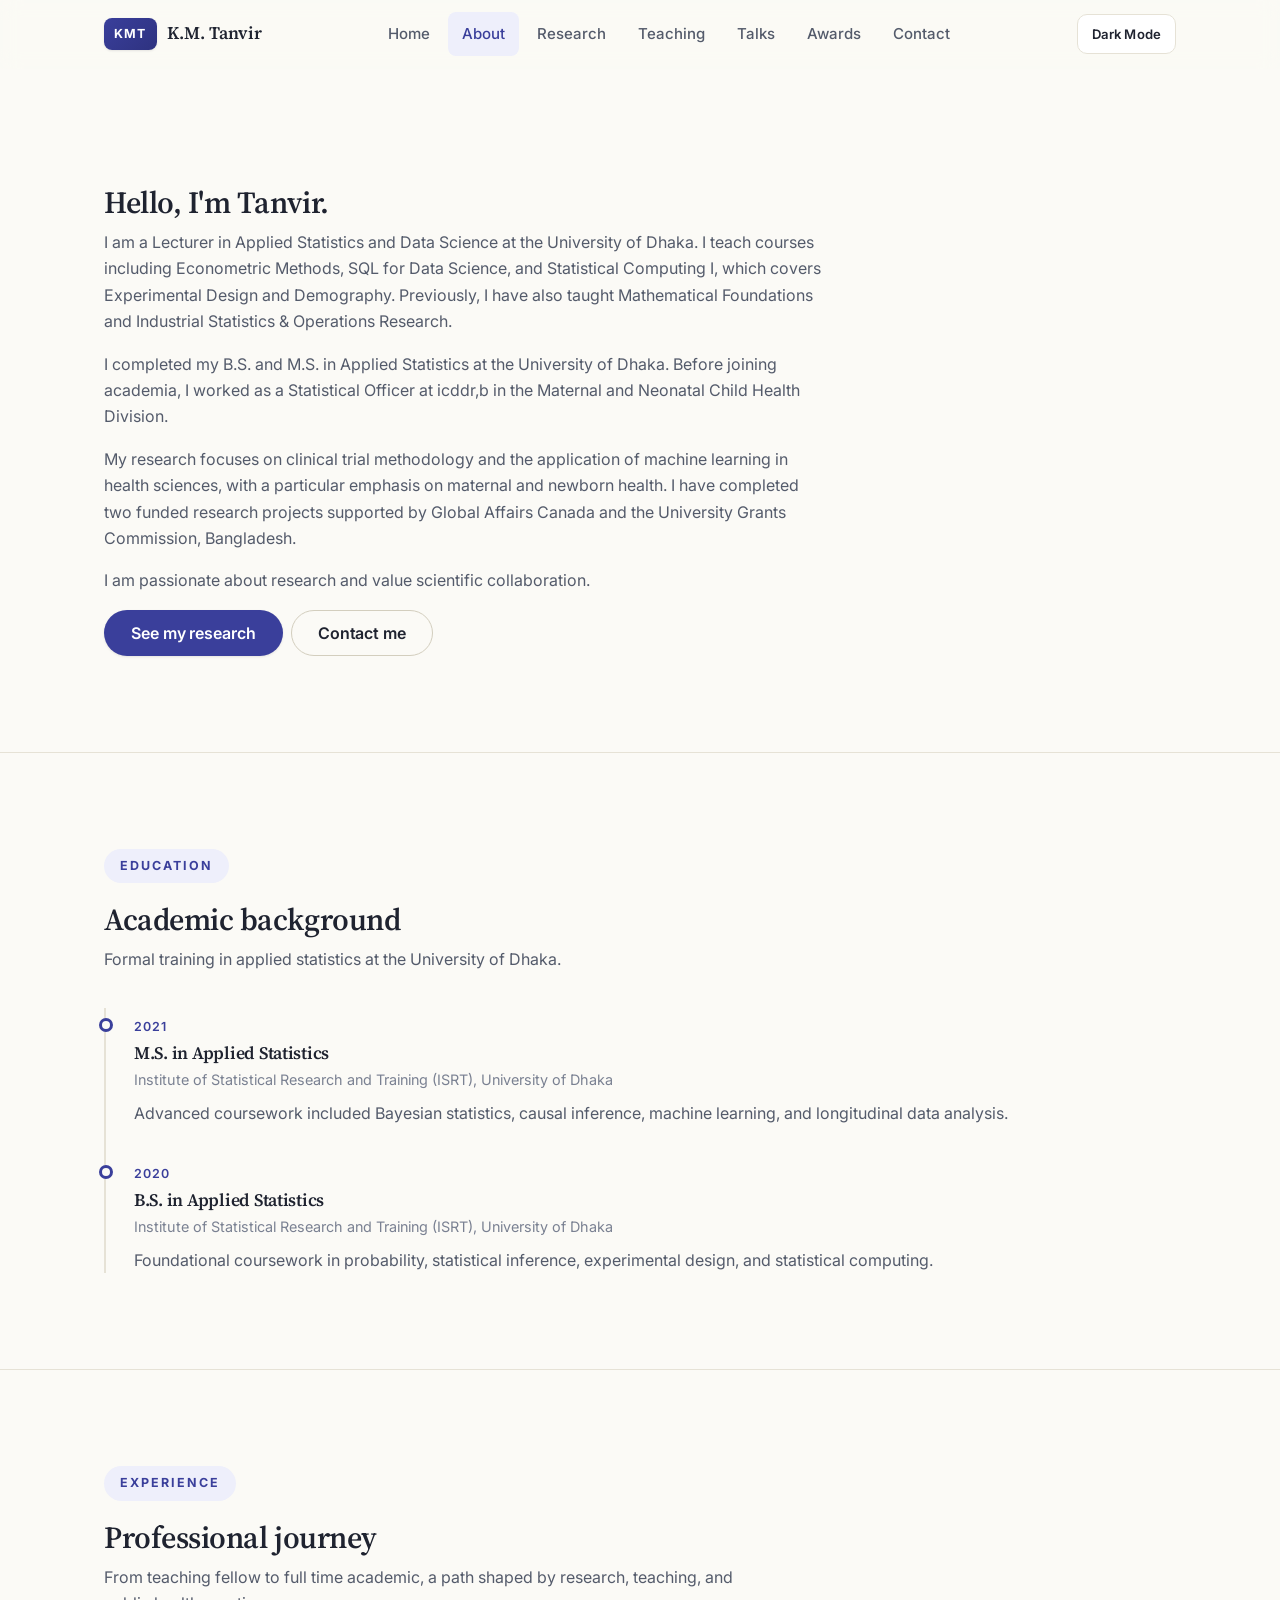
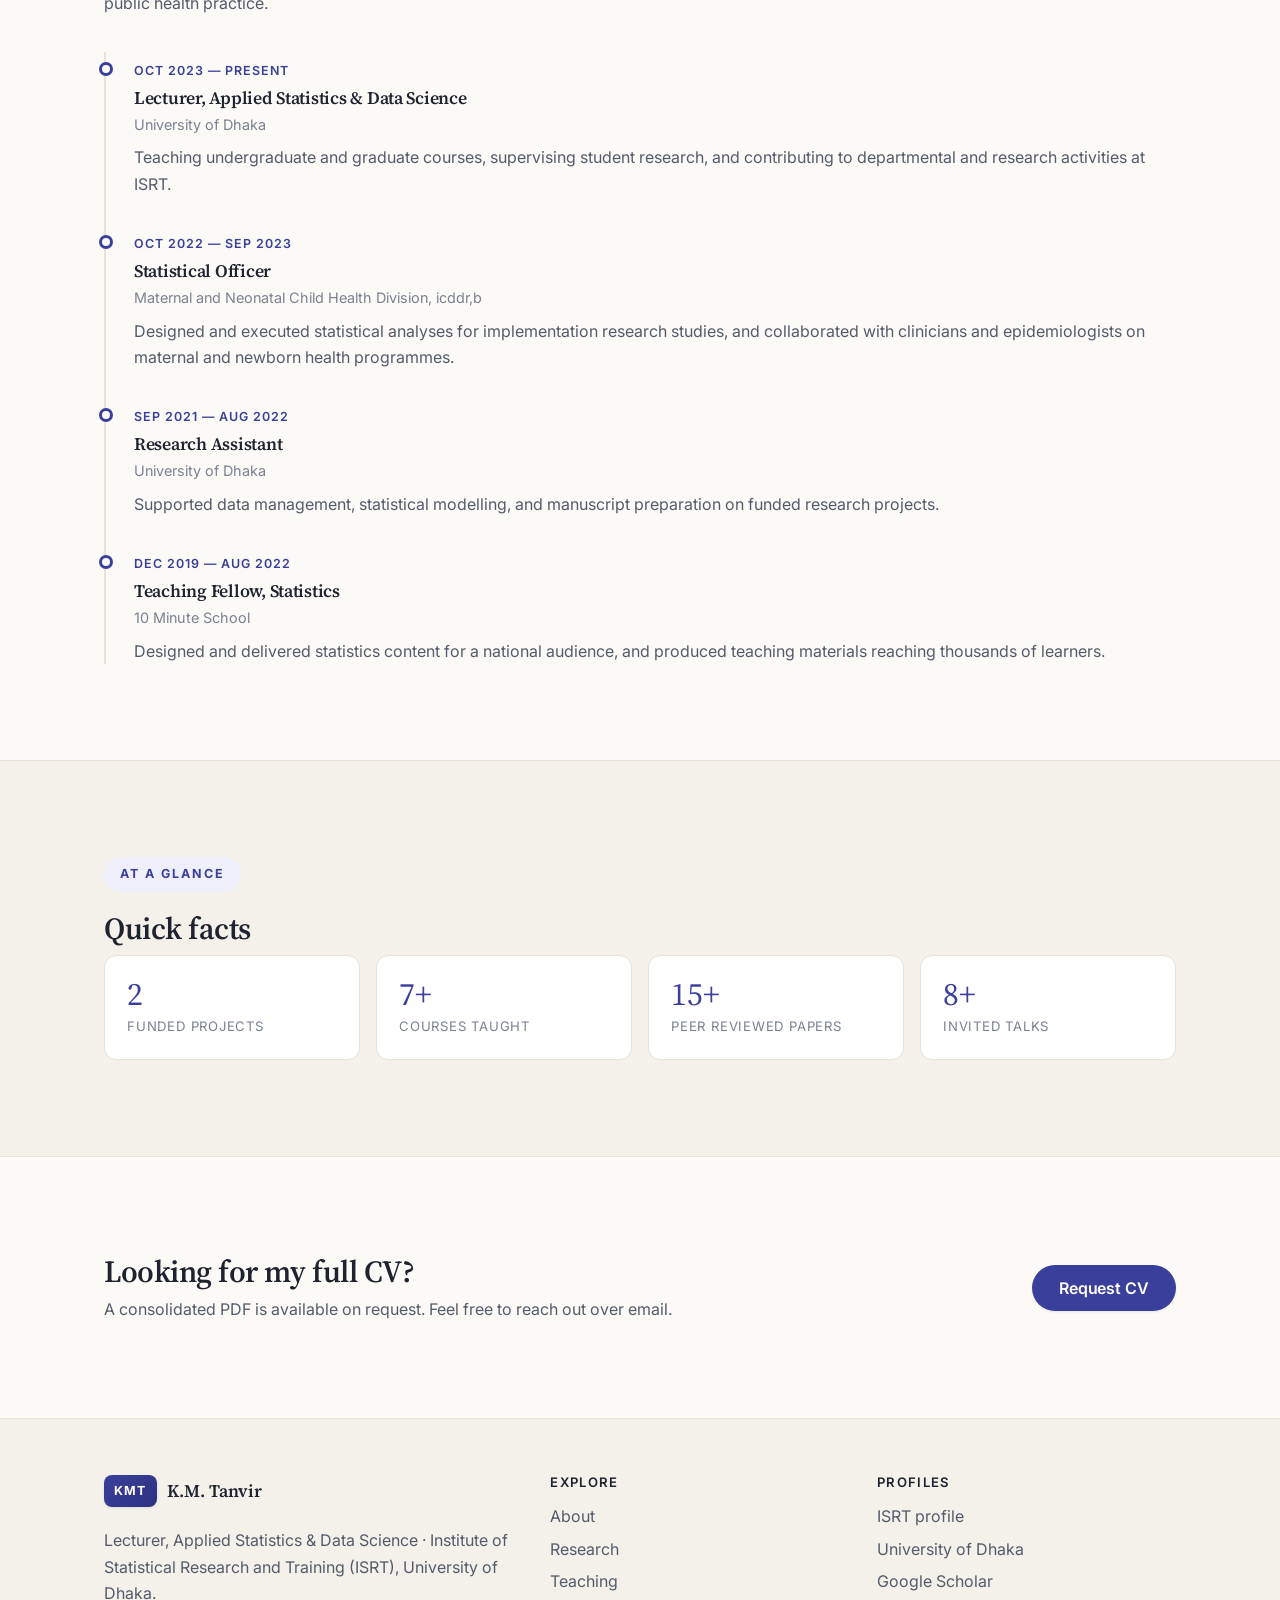
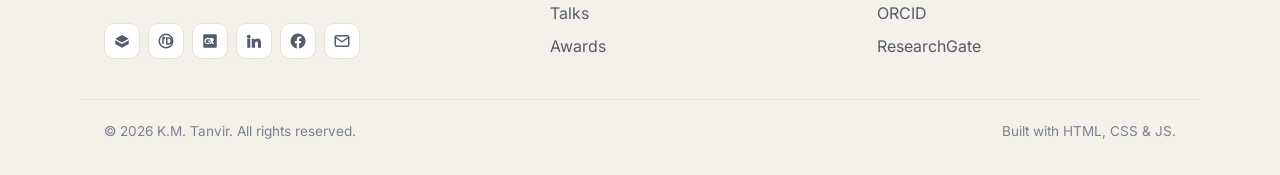
==== commit 1c6e1c4d: "Final commit - First version" ====
--- a/about.html
+++ b/about.html
@@ -31,9 +31,6 @@
         </ul>
       </nav>
       <div class="nav-tools">
-        <button class="icon-btn" data-search-open aria-label="Search" title="Search (Ctrl/Cmd + K)">
-          <svg viewBox="0 0 24 24" fill="none" stroke="currentColor" stroke-width="2" stroke-linecap="round" stroke-linejoin="round"><circle cx="11" cy="11" r="7"/><path d="M21 21l-4.3-4.3"/></svg>
-        </button>
         <button class="mode-toggle" data-theme-toggle aria-label="Toggle theme" aria-pressed="false" title="Toggle theme">
           <span class="mode-label-dark">Dark Mode</span>
           <span class="mode-label-light" style="display:none">Light Mode</span>
@@ -44,18 +41,6 @@
       </div>
     </div>
   </header>
-
-  <!-- Search overlay -->
-  <div class="search-overlay" role="dialog" aria-label="Search" aria-modal="true">
-    <div class="search-panel">
-      <div class="search-input-row">
-        <svg viewBox="0 0 24 24" fill="none" stroke="currentColor" stroke-width="2" stroke-linecap="round" stroke-linejoin="round"><circle cx="11" cy="11" r="7"/><path d="M21 21l-4.3-4.3"/></svg>
-        <input class="search-input" type="text" placeholder="Search pages, research, publications" aria-label="Search">
-        <button class="search-close" data-search-close type="button">Esc</button>
-      </div>
-      <div class="search-results"></div>
-    </div>
-  </div>
 
   <!-- Mobile Drawer -->
   <div class="drawer" aria-hidden="true">
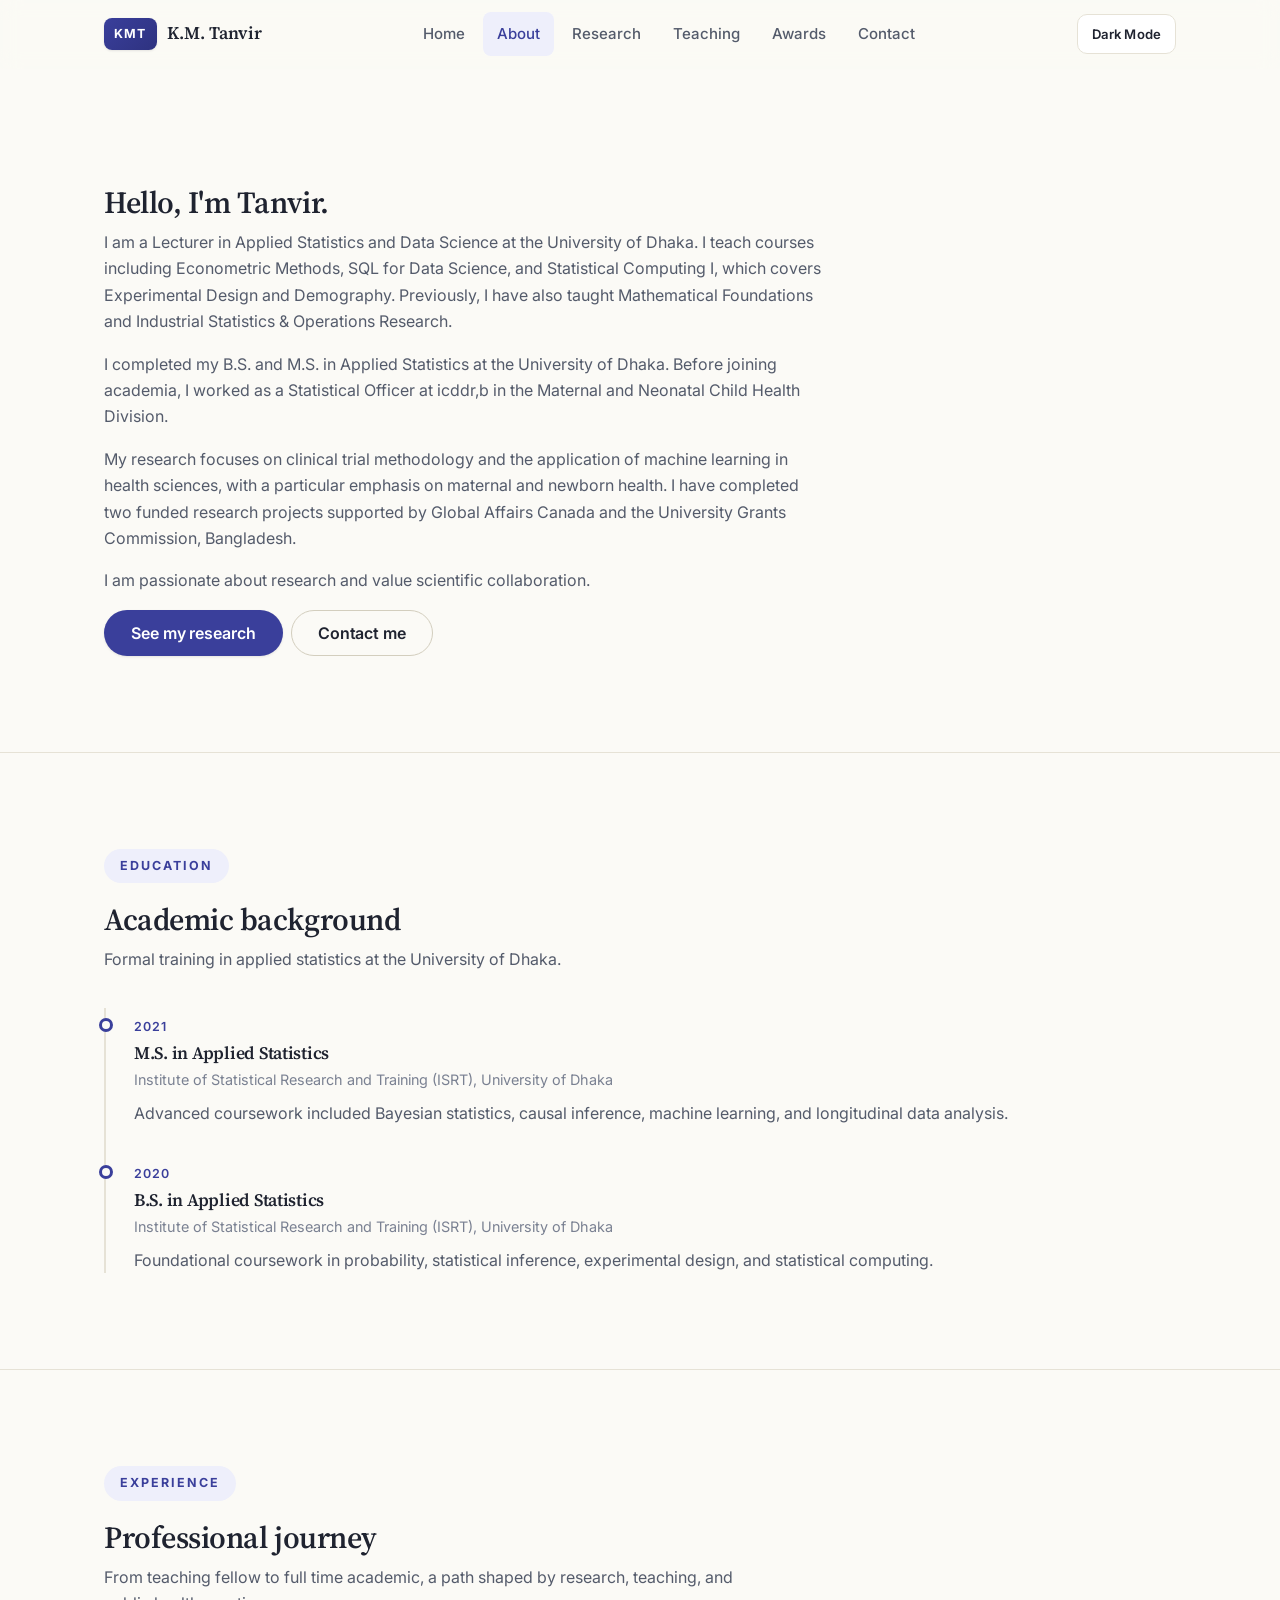
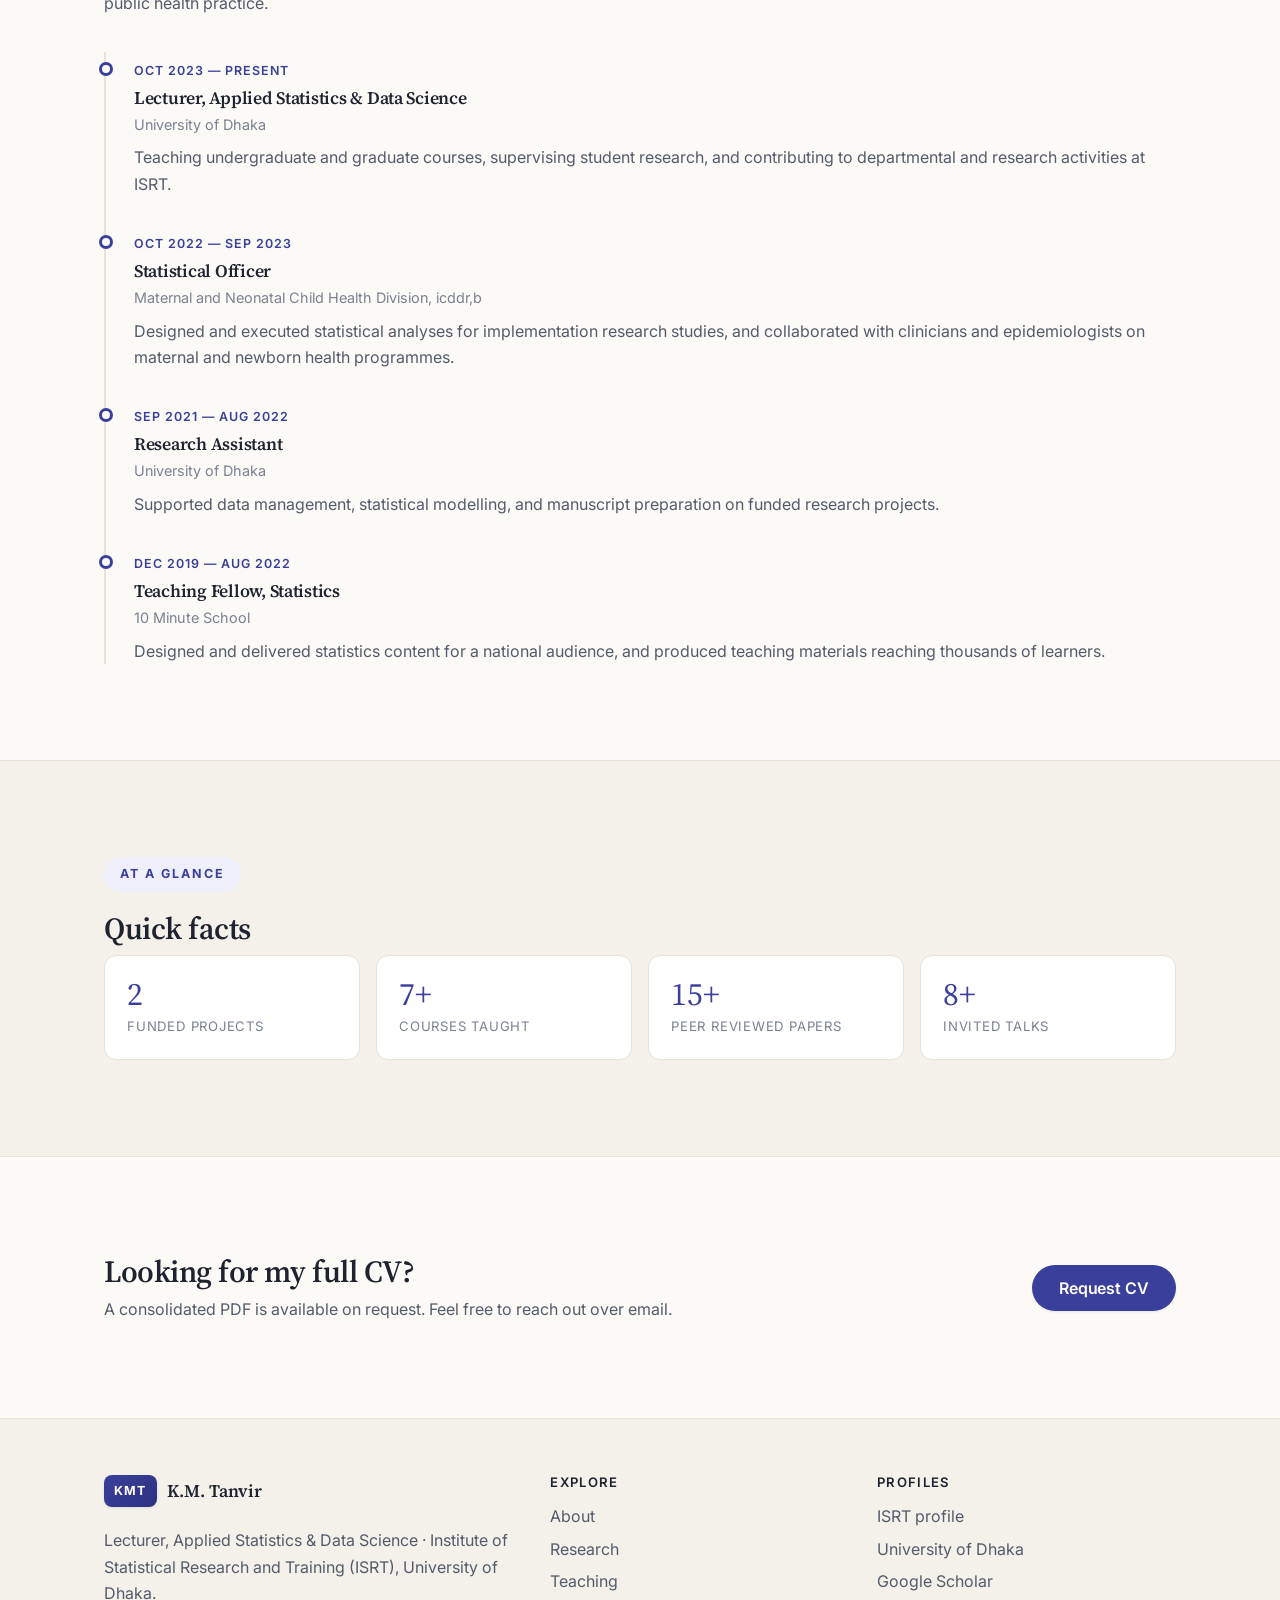
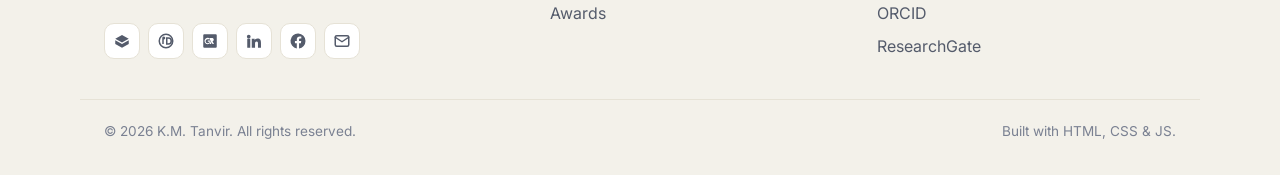
==== commit 3f4b4c6d: "Without Talks" ====
--- a/about.html
+++ b/about.html
@@ -1,6 +1,15 @@
 <!doctype html>
 <html lang="en">
 <head>
+  <!-- Google tag (gtag.js) -->
+  <script async src="https://www.googletagmanager.com/gtag/js?id=G-LK40ZBLG1R"></script>
+  <script>
+    window.dataLayer = window.dataLayer || [];
+    function gtag(){dataLayer.push(arguments);}
+    gtag('js', new Date());
+
+    gtag('config', 'G-LK40ZBLG1R');
+  </script>
   <meta charset="utf-8">
   <meta name="viewport" content="width=device-width, initial-scale=1">
   <title>About — K.M. Tanvir</title>
@@ -25,7 +34,6 @@
           <li><a href="about.html">About</a></li>
           <li><a href="research.html">Research</a></li>
           <li><a href="teaching.html">Teaching</a></li>
-          <li><a href="talks.html">Talks</a></li>
           <li><a href="awards.html">Awards</a></li>
           <li><a href="contact.html">Contact</a></li>
         </ul>
@@ -56,7 +64,6 @@
         <li><a href="about.html">About</a></li>
         <li><a href="research.html">Research</a></li>
         <li><a href="teaching.html">Teaching</a></li>
-        <li><a href="talks.html">Talks</a></li>
         <li><a href="awards.html">Awards</a></li>
         <li><a href="contact.html">Contact</a></li>
       </ul>
@@ -196,7 +203,6 @@
           <li><a href="about.html">About</a></li>
           <li><a href="research.html">Research</a></li>
           <li><a href="teaching.html">Teaching</a></li>
-          <li><a href="talks.html">Talks</a></li>
           <li><a href="awards.html">Awards</a></li>
         </ul>
       </div>
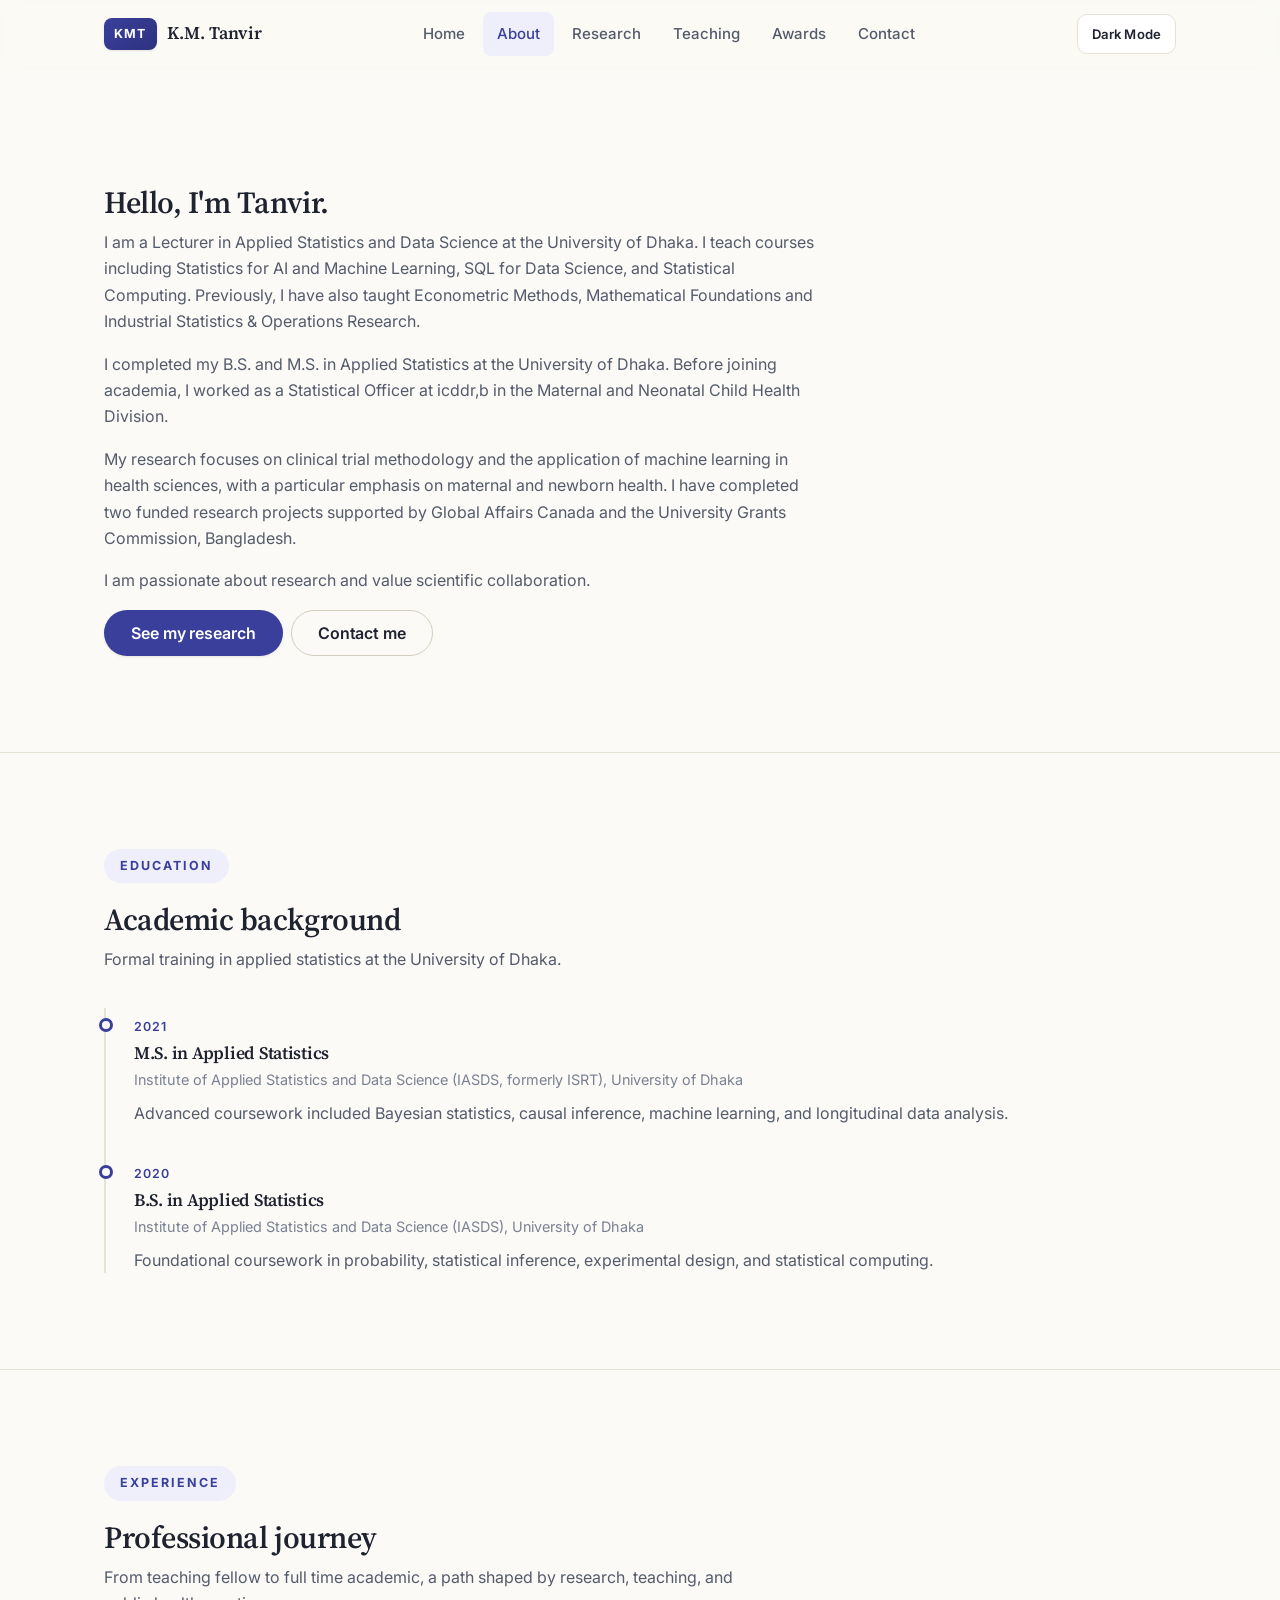
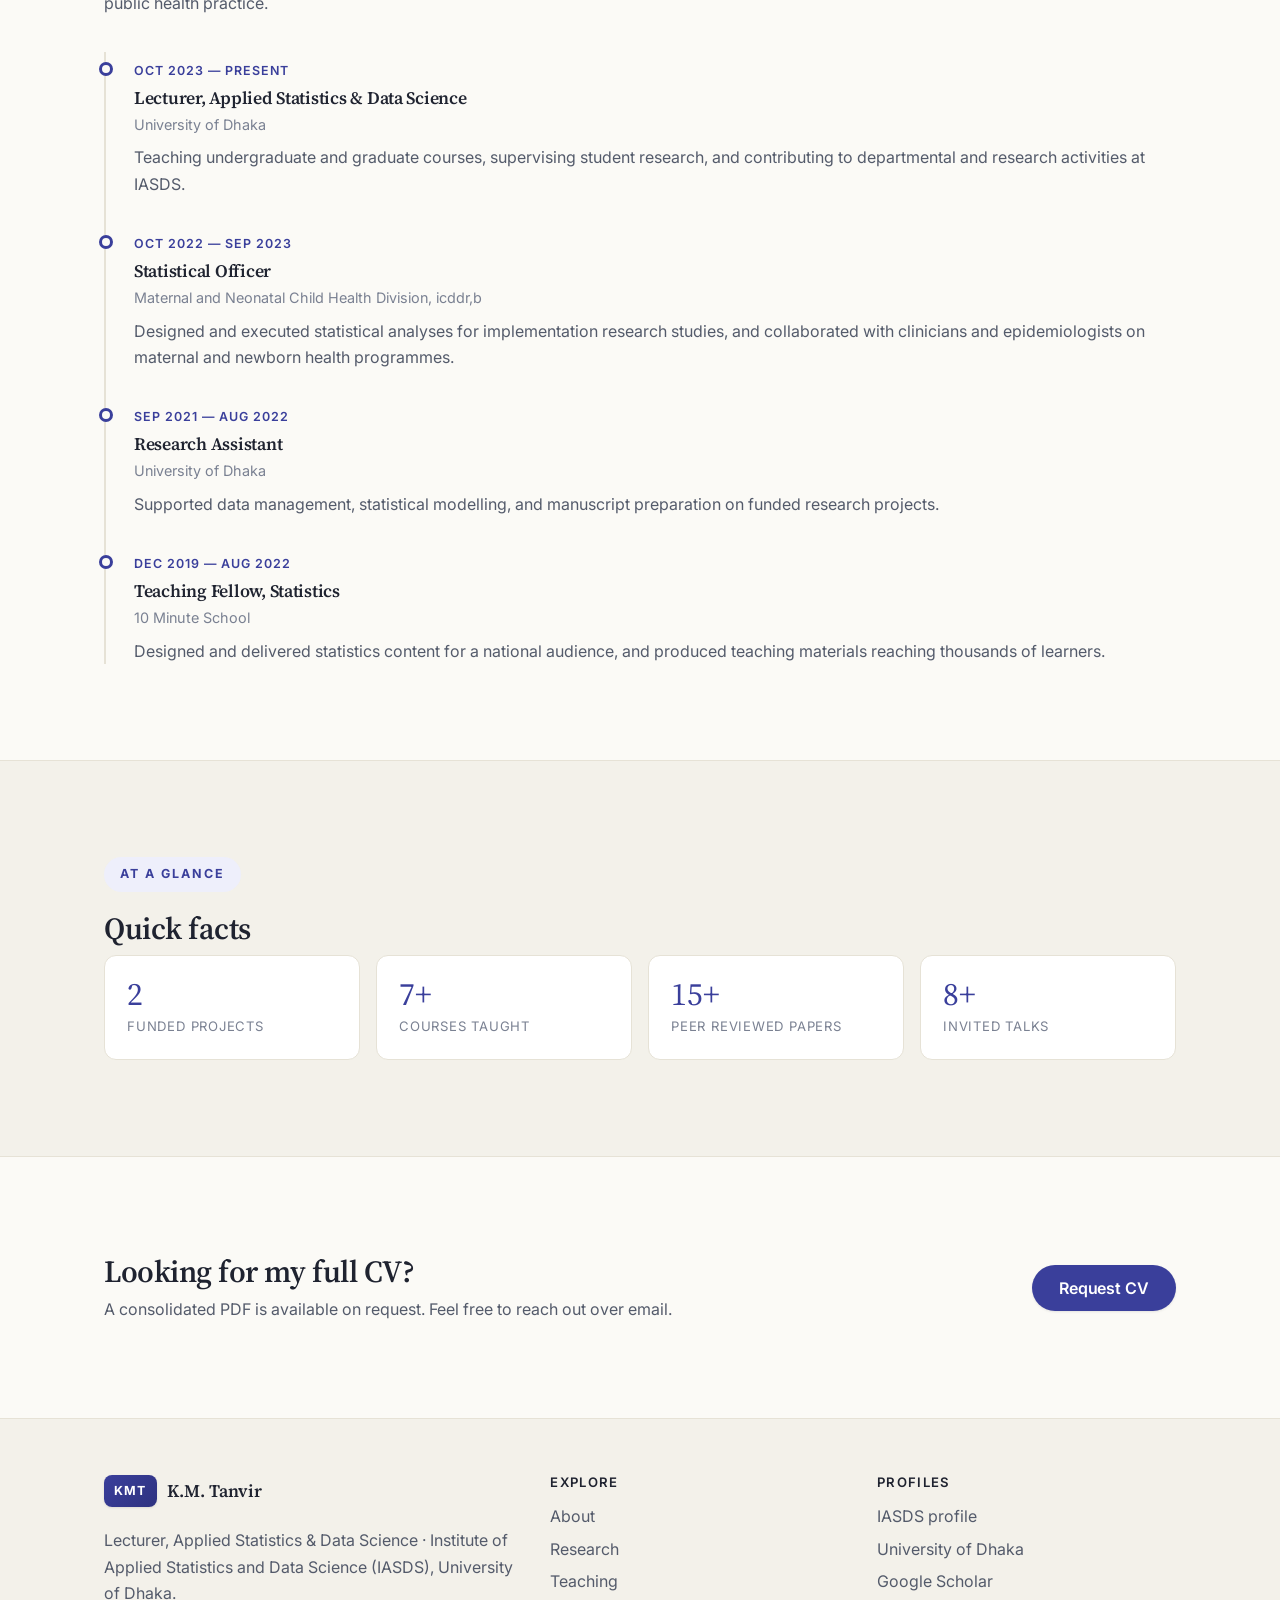
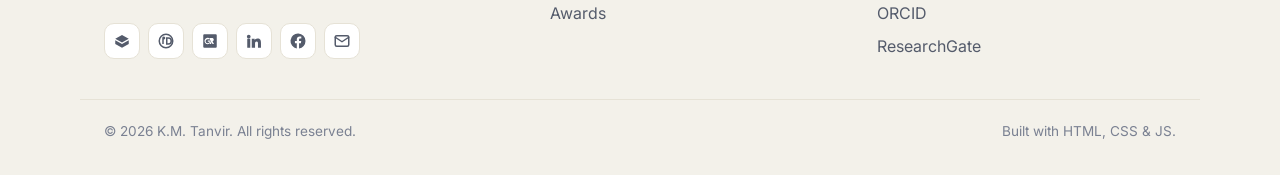
==== commit 48c6de1f: "IASDS" ====
--- a/about.html
+++ b/about.html
@@ -75,7 +75,7 @@
     <div class="container" style="display:grid;grid-template-columns:1fr;gap:40px">
       <div class="reveal" style="max-width:72ch">
         <h2 class="section-title">Hello, I'm Tanvir.</h2>
-        <p>I am a Lecturer in Applied Statistics and Data Science at the University of Dhaka. I teach courses including Econometric Methods, SQL for Data Science, and Statistical Computing I, which covers Experimental Design and Demography. Previously, I have also taught Mathematical Foundations and Industrial Statistics &amp; Operations Research.</p>
+        <p>I am a Lecturer in Applied Statistics and Data Science at the University of Dhaka. I teach courses including Statistics for AI and Machine Learning, SQL for Data Science, and Statistical Computing. Previously, I have also taught Econometric Methods, Mathematical Foundations and Industrial Statistics &amp; Operations Research.</p>
         <p>I completed my B.S. and M.S. in Applied Statistics at the University of Dhaka. Before joining academia, I worked as a Statistical Officer at icddr,b in the Maternal and Neonatal Child Health Division.</p>
         <p>My research focuses on clinical trial methodology and the application of machine learning in health sciences, with a particular emphasis on maternal and newborn health. I have completed two funded research projects supported by Global Affairs Canada and the University Grants Commission, Bangladesh.</p>
         <p>I am passionate about research and value scientific collaboration.</p>
@@ -100,13 +100,13 @@
           <li class="timeline-item">
             <span class="when">2021</span>
             <h3>M.S. in Applied Statistics</h3>
-            <p class="where">Institute of Statistical Research and Training (ISRT), University of Dhaka</p>
+            <p class="where">Institute of Applied Statistics and Data Science (IASDS, formerly ISRT), University of Dhaka</p>
             <p>Advanced coursework included Bayesian statistics, causal inference, machine learning, and longitudinal data analysis.</p>
           </li>
           <li class="timeline-item">
             <span class="when">2020</span>
             <h3>B.S. in Applied Statistics</h3>
-            <p class="where">Institute of Statistical Research and Training (ISRT), University of Dhaka</p>
+            <p class="where">Institute of Applied Statistics and Data Science (IASDS), University of Dhaka</p>
             <p>Foundational coursework in probability, statistical inference, experimental design, and statistical computing.</p>
           </li>
         </ol>
@@ -128,7 +128,7 @@
             <span class="when">Oct 2023 — Present</span>
             <h3>Lecturer, Applied Statistics &amp; Data Science</h3>
             <p class="where">University of Dhaka</p>
-            <p>Teaching undergraduate and graduate courses, supervising student research, and contributing to departmental and research activities at ISRT.</p>
+            <p>Teaching undergraduate and graduate courses, supervising student research, and contributing to departmental and research activities at IASDS.</p>
           </li>
           <li class="timeline-item">
             <span class="when">Oct 2022 — Sep 2023</span>
@@ -187,7 +187,7 @@
     <div class="container footer-inner">
       <div>
         <span class="brand" style="margin-bottom:10px"><span class="brand-mark">KMT</span> K.M. Tanvir</span>
-        <p style="max-width:48ch;margin-top:10px">Lecturer, Applied Statistics &amp; Data Science · Institute of Statistical Research and Training (ISRT), University of Dhaka.</p>
+        <p style="max-width:48ch;margin-top:10px">Lecturer, Applied Statistics &amp; Data Science · Institute of Applied Statistics and Data Science (IASDS), University of Dhaka.</p>
         <div class="social-row" aria-label="Social links">
           <a href="https://scholar.google.com/citations?user=BQIZmwIAAAAJ&hl=en" target="_blank" rel="noopener" aria-label="Google Scholar"><svg viewBox="0 0 24 24" fill="currentColor"><path d="M12 14l9-5-9-5-9 5 9 5zm0 2L3 11v5l9 5 9-5v-5l-9 5z"/></svg></a>
           <a href="https://orcid.org/0000-0002-6106-2905" target="_blank" rel="noopener" aria-label="ORCID"><svg viewBox="0 0 24 24" fill="none" stroke="currentColor" stroke-width="2"><circle cx="12" cy="12" r="9"/><path d="M8 8v8M8 8a1 1 0 1 0 0-.001M13 8h2a4 4 0 0 1 0 8h-2V8z"/></svg></a>
@@ -209,7 +209,7 @@
       <div>
         <h4>Profiles</h4>
         <ul>
-          <li><a href="https://isrt.ac.bd/people/tanvir/" target="_blank" rel="noopener">ISRT profile</a></li>
+          <li><a href="https://isrt.ac.bd/people/tanvir/" target="_blank" rel="noopener">IASDS profile</a></li>
           <li><a href="https://www.du.ac.bd/faculty/faculty_details/ISR/63177" target="_blank" rel="noopener">University of Dhaka</a></li>
           <li><a href="https://scholar.google.com/citations?user=BQIZmwIAAAAJ&hl=en" target="_blank" rel="noopener">Google Scholar</a></li>
           <li><a href="https://orcid.org/0000-0002-6106-2905" target="_blank" rel="noopener">ORCID</a></li>
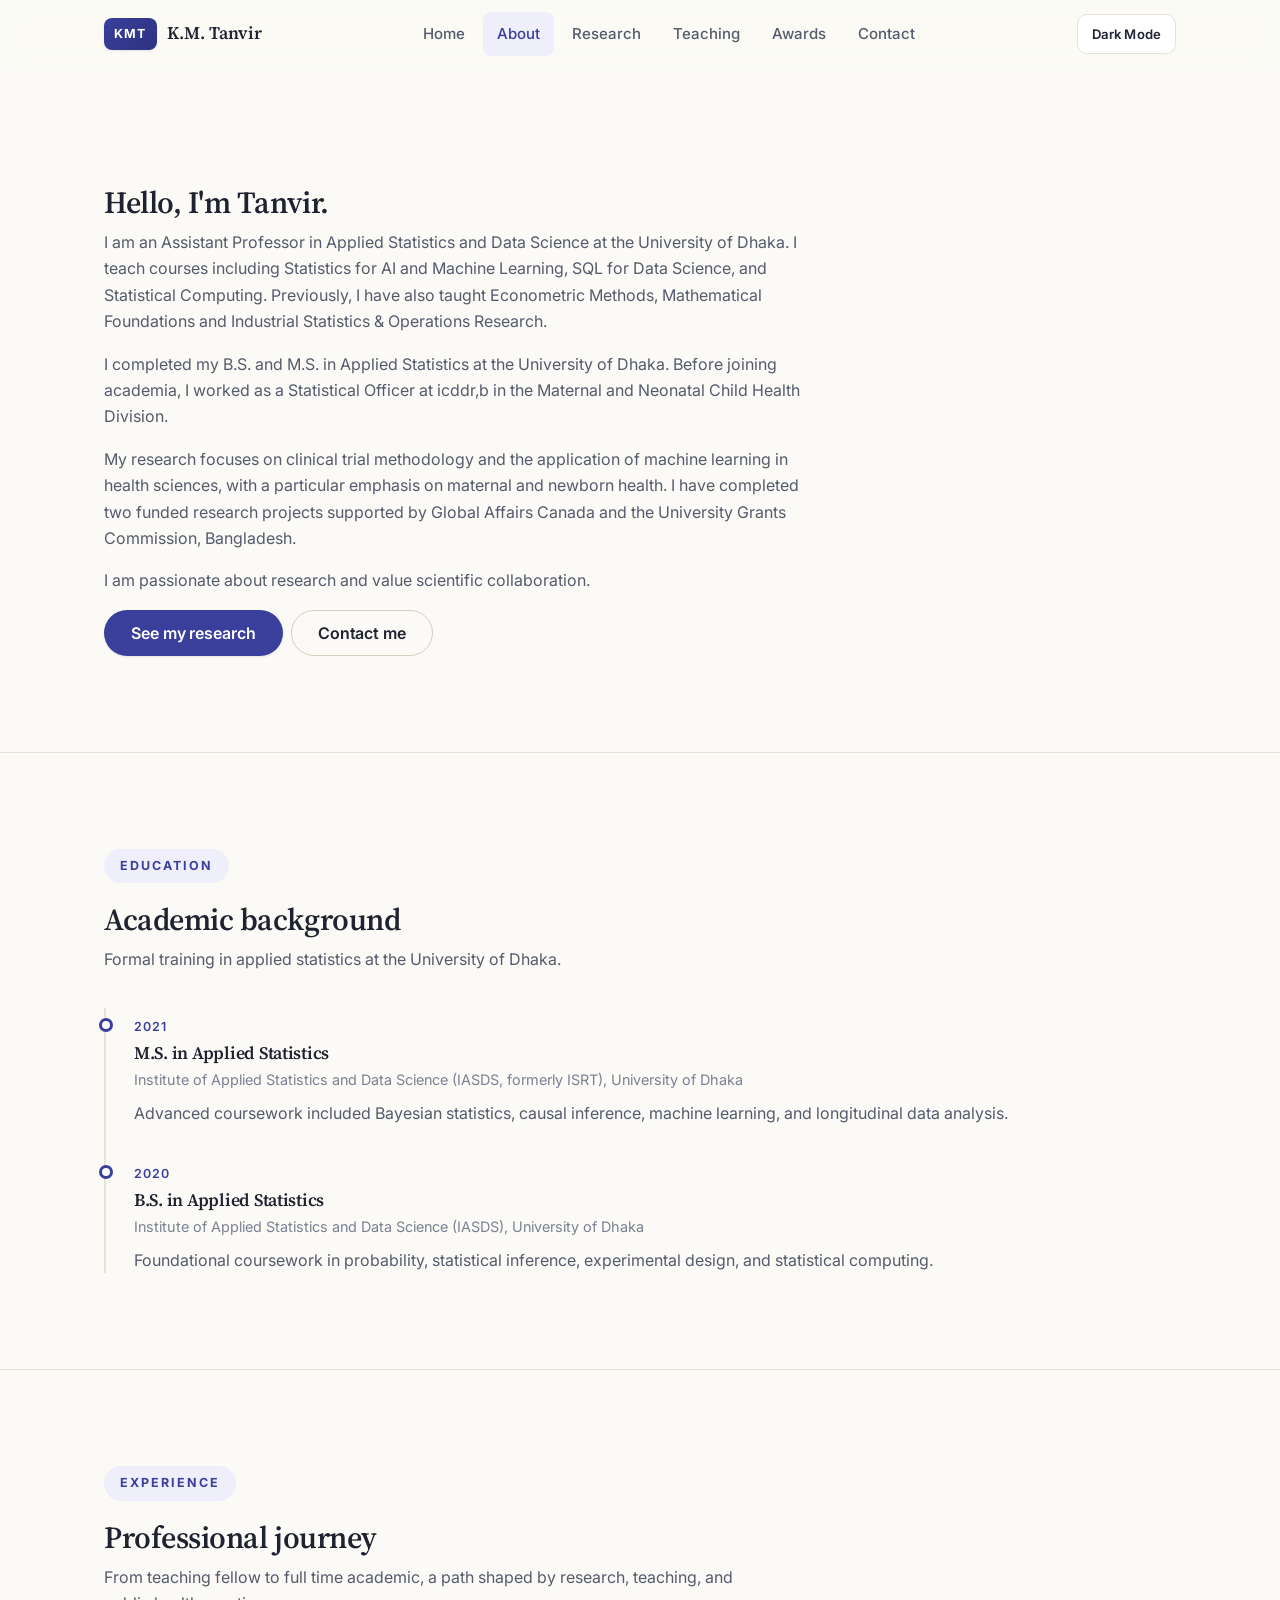
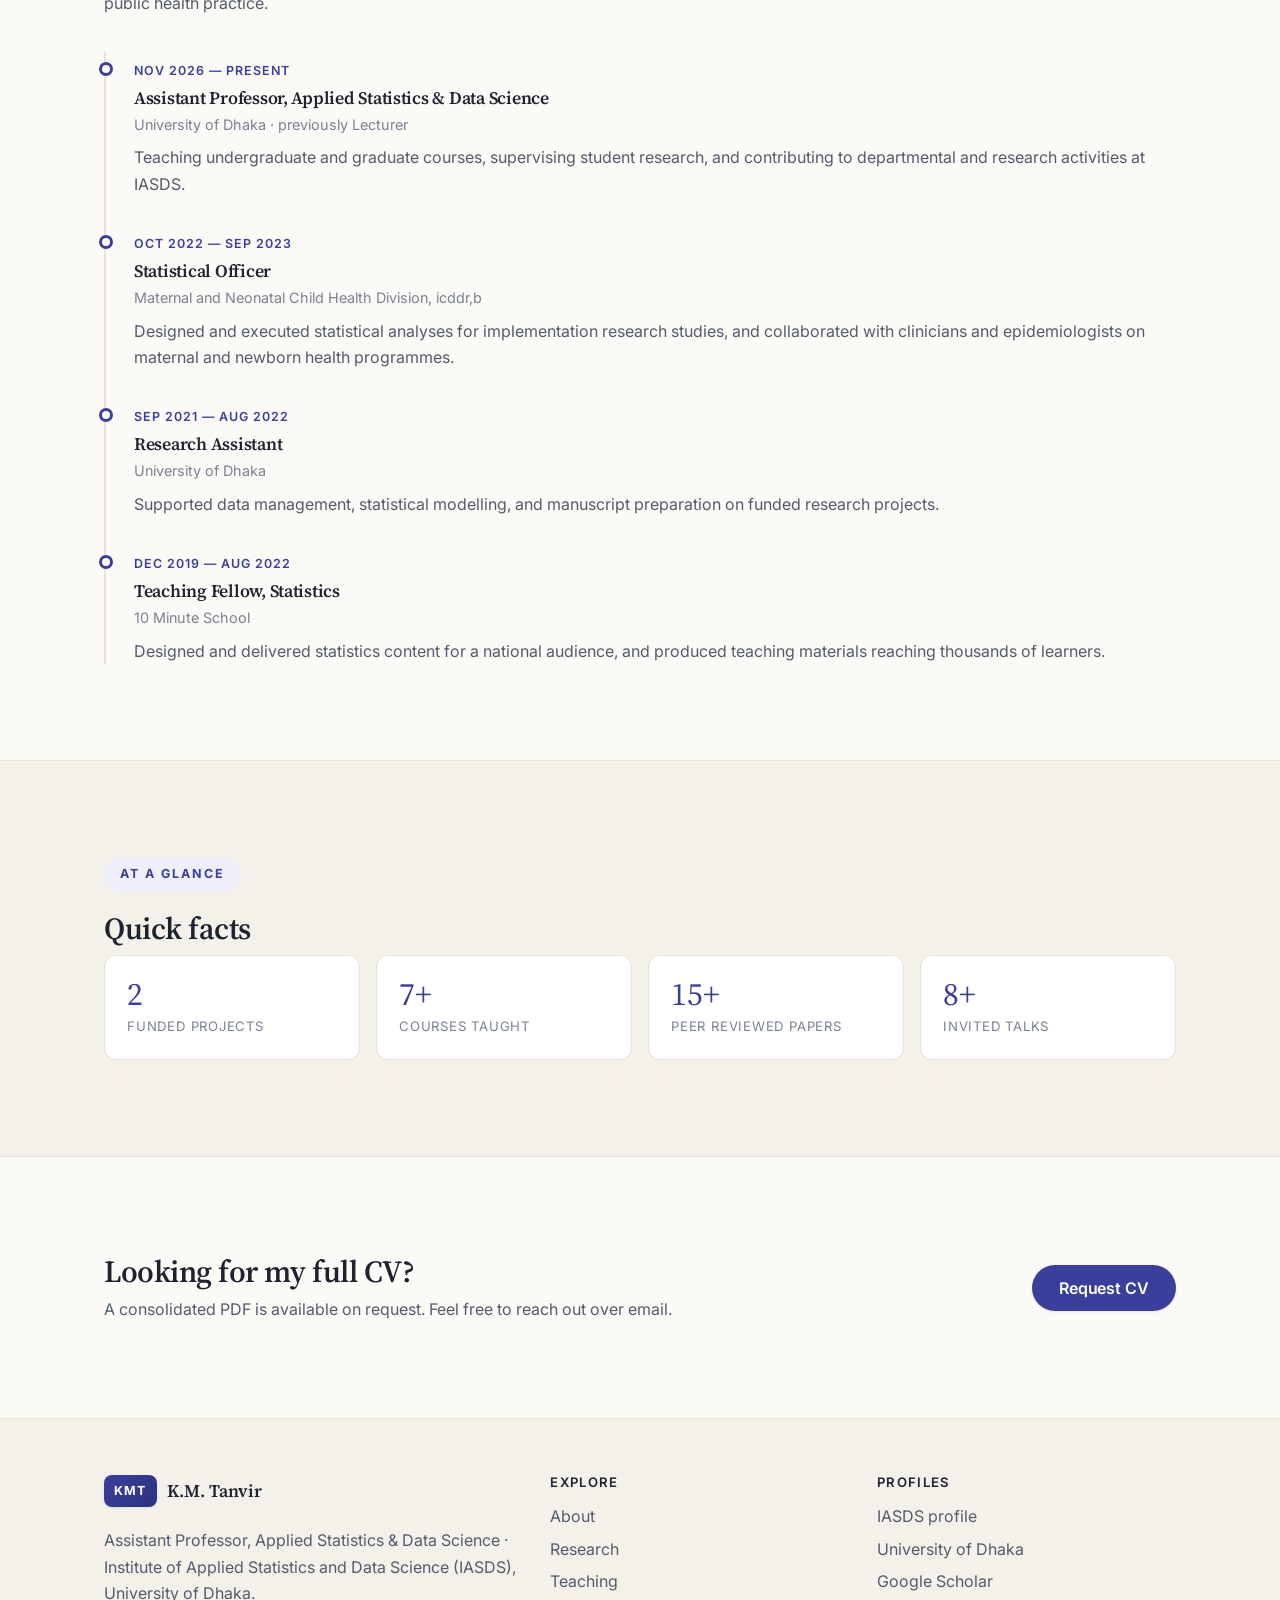
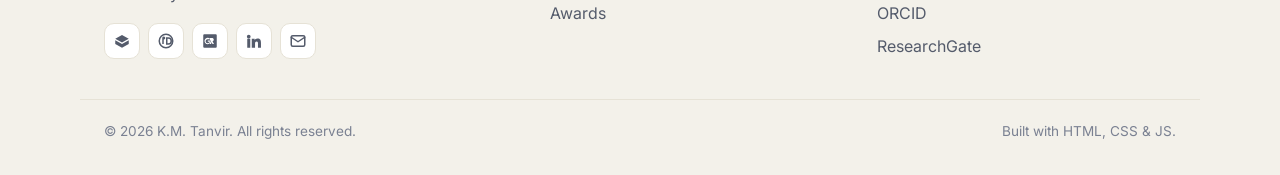
==== commit 6760d2c0: "AP" ====
--- a/about.html
+++ b/about.html
@@ -12,8 +12,8 @@
   </script>
   <meta charset="utf-8">
   <meta name="viewport" content="width=device-width, initial-scale=1">
-  <title>About — K.M. Tanvir</title>
-  <meta name="description" content="About K.M. Tanvir — Lecturer in Applied Statistics & Data Science at the University of Dhaka. Education, experience, and academic trajectory.">
+  <title>About | K.M. Tanvir</title>
+  <meta name="description" content="About K.M. Tanvir — Assistant Professor in Applied Statistics & Data Science at the University of Dhaka. Education, experience, and academic trajectory.">
   <link rel="icon" type="image/svg+xml" href="assets/favicon.svg">
   <link rel="preconnect" href="https://fonts.googleapis.com">
   <link rel="preconnect" href="https://fonts.gstatic.com" crossorigin>
@@ -75,7 +75,7 @@
     <div class="container" style="display:grid;grid-template-columns:1fr;gap:40px">
       <div class="reveal" style="max-width:72ch">
         <h2 class="section-title">Hello, I'm Tanvir.</h2>
-        <p>I am a Lecturer in Applied Statistics and Data Science at the University of Dhaka. I teach courses including Statistics for AI and Machine Learning, SQL for Data Science, and Statistical Computing. Previously, I have also taught Econometric Methods, Mathematical Foundations and Industrial Statistics &amp; Operations Research.</p>
+        <p>I am an Assistant Professor in Applied Statistics and Data Science at the University of Dhaka. I teach courses including Statistics for AI and Machine Learning, SQL for Data Science, and Statistical Computing. Previously, I have also taught Econometric Methods, Mathematical Foundations and Industrial Statistics &amp; Operations Research.</p>
         <p>I completed my B.S. and M.S. in Applied Statistics at the University of Dhaka. Before joining academia, I worked as a Statistical Officer at icddr,b in the Maternal and Neonatal Child Health Division.</p>
         <p>My research focuses on clinical trial methodology and the application of machine learning in health sciences, with a particular emphasis on maternal and newborn health. I have completed two funded research projects supported by Global Affairs Canada and the University Grants Commission, Bangladesh.</p>
         <p>I am passionate about research and value scientific collaboration.</p>
@@ -125,9 +125,9 @@
       <div class="reveal">
         <ol class="timeline" style="list-style:none;padding-left:28px;margin:0">
           <li class="timeline-item">
-            <span class="when">Oct 2023 — Present</span>
-            <h3>Lecturer, Applied Statistics &amp; Data Science</h3>
-            <p class="where">University of Dhaka</p>
+            <span class="when">Nov 2026 — Present</span>
+            <h3>Assistant Professor, Applied Statistics &amp; Data Science</h3>
+            <p class="where">University of Dhaka · previously Lecturer</p>
             <p>Teaching undergraduate and graduate courses, supervising student research, and contributing to departmental and research activities at IASDS.</p>
           </li>
           <li class="timeline-item">
@@ -187,13 +187,12 @@
     <div class="container footer-inner">
       <div>
         <span class="brand" style="margin-bottom:10px"><span class="brand-mark">KMT</span> K.M. Tanvir</span>
-        <p style="max-width:48ch;margin-top:10px">Lecturer, Applied Statistics &amp; Data Science · Institute of Applied Statistics and Data Science (IASDS), University of Dhaka.</p>
+        <p style="max-width:48ch;margin-top:10px">Assistant Professor, Applied Statistics &amp; Data Science · Institute of Applied Statistics and Data Science (IASDS), University of Dhaka.</p>
         <div class="social-row" aria-label="Social links">
           <a href="https://scholar.google.com/citations?user=BQIZmwIAAAAJ&hl=en" target="_blank" rel="noopener" aria-label="Google Scholar"><svg viewBox="0 0 24 24" fill="currentColor"><path d="M12 14l9-5-9-5-9 5 9 5zm0 2L3 11v5l9 5 9-5v-5l-9 5z"/></svg></a>
           <a href="https://orcid.org/0000-0002-6106-2905" target="_blank" rel="noopener" aria-label="ORCID"><svg viewBox="0 0 24 24" fill="none" stroke="currentColor" stroke-width="2"><circle cx="12" cy="12" r="9"/><path d="M8 8v8M8 8a1 1 0 1 0 0-.001M13 8h2a4 4 0 0 1 0 8h-2V8z"/></svg></a>
           <a href="https://www.researchgate.net/profile/Km-Tanvir" target="_blank" rel="noopener" aria-label="ResearchGate"><svg viewBox="0 0 24 24" fill="currentColor"><path d="M19.6 3H4.4A1.4 1.4 0 0 0 3 4.4v15.2A1.4 1.4 0 0 0 4.4 21h15.2a1.4 1.4 0 0 0 1.4-1.4V4.4A1.4 1.4 0 0 0 19.6 3zM9 16.2c-2.4 0-4.3-1.9-4.3-4.2S6.6 7.8 9 7.8c1.2 0 2.2.4 3 1.1l-1.2 1.2a2.7 2.7 0 0 0-1.8-.6c-1.6 0-2.8 1.2-2.8 2.7s1.2 2.7 2.8 2.7c1.4 0 2.3-.8 2.5-1.9H9v-1.6h4a5 5 0 0 1-4 4.8zM17.3 16h-1.9l-1.5-2.2h-.3V16h-1.7V8.1h2.5c1.7 0 2.6.8 2.6 2.2 0 1-.6 1.8-1.6 2l1.9 3.7z"/></svg></a>
           <a href="https://www.linkedin.com/in/k-m-tanvir-16aa88148/" target="_blank" rel="noopener" aria-label="LinkedIn"><svg viewBox="0 0 24 24" fill="currentColor"><path d="M4.98 3.5a2.5 2.5 0 1 1 0 5 2.5 2.5 0 0 1 0-5zM3 9h4v12H3zM9 9h3.8v1.7h.1c.5-1 1.8-2 3.7-2 4 0 4.7 2.6 4.7 5.9V21h-4v-5.3c0-1.3 0-3-1.8-3s-2.1 1.4-2.1 2.9V21H9z"/></svg></a>
-          <a href="https://www.facebook.com/tanvir067" target="_blank" rel="noopener" aria-label="Facebook"><svg viewBox="0 0 24 24" fill="currentColor"><path d="M22 12a10 10 0 1 0-11.6 9.9v-7H7.9V12h2.5V9.8c0-2.5 1.5-3.9 3.8-3.9 1.1 0 2.2.2 2.2.2v2.5h-1.3c-1.3 0-1.7.8-1.7 1.6V12h2.9l-.5 2.9h-2.4v7A10 10 0 0 0 22 12z"/></svg></a>
           <a href="mailto:kmtanvir@isrt.ac.bd" aria-label="Email"><svg viewBox="0 0 24 24" fill="none" stroke="currentColor" stroke-width="2" stroke-linecap="round" stroke-linejoin="round"><rect x="3" y="5" width="18" height="14" rx="2"/><path d="M3 7l9 6 9-6"/></svg></a>
         </div>
       </div>
